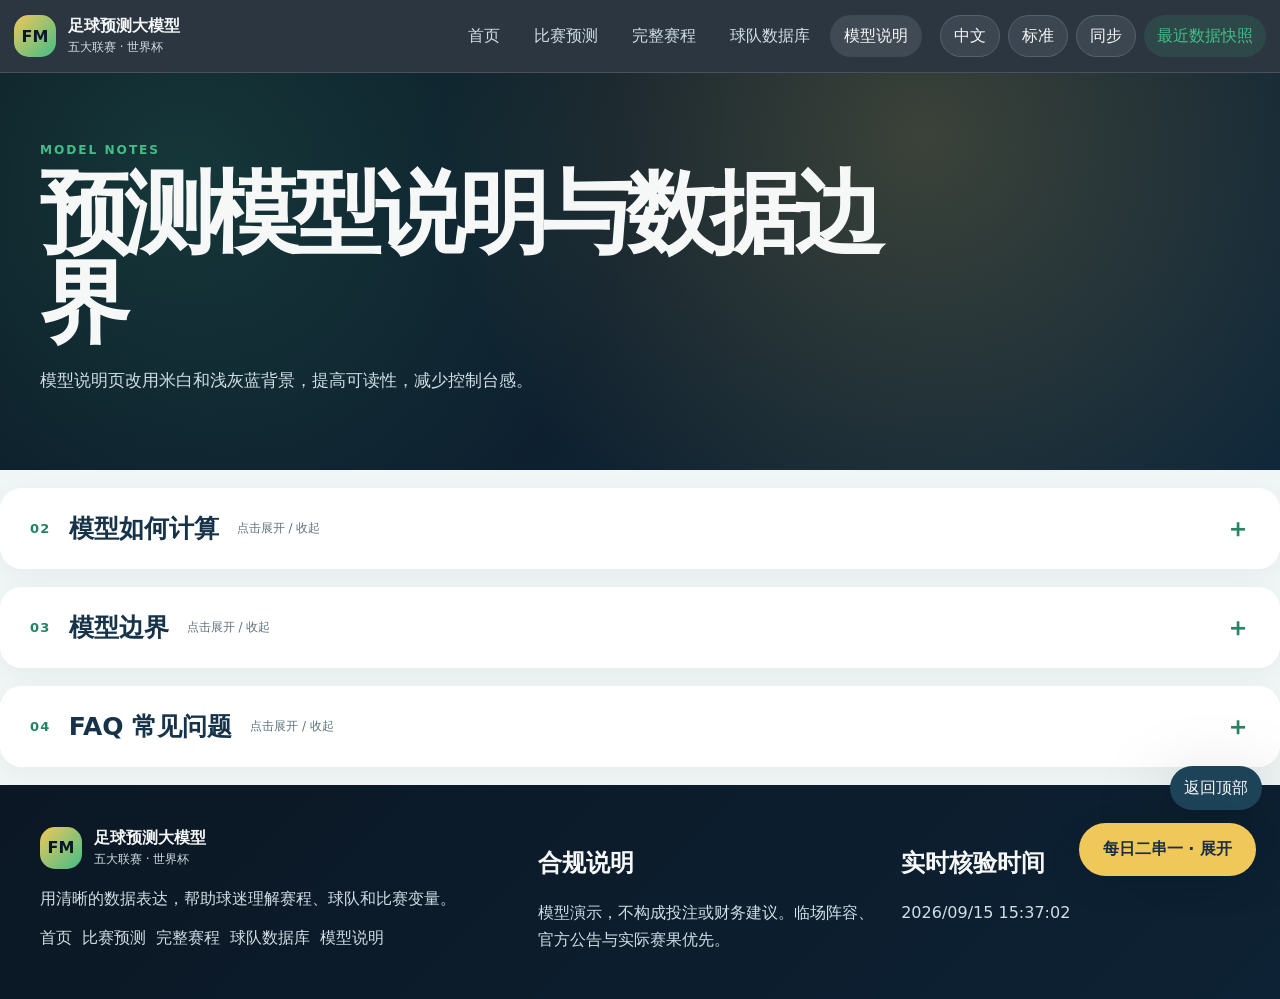
==== about.html @ f105c275 "Fix stoppage clock and competition links; release 5.1.1" ====
<!doctype html>
<html lang="zh-CN" data-theme="standard">
<head>
  <meta charset="utf-8">
  <meta name="viewport" content="width=device-width, initial-scale=1, viewport-fit=cover">
  <title>预测模型说明与数据边界｜足球预测大模型</title>
  <meta name="description" content="了解足球预测大模型如何计算、模型边界、数据来源说明、FAQ 和合规声明。当前为演示性数据产品，不构成投注建议。">
  <meta name="keywords" content="足球预测模型, 数据边界, 世界杯预测说明, 足球预测大模型">
  <meta name="robots" content="index,follow,max-image-preview:large">
  <meta name="theme-color" content="#0b1724">
  <link rel="canonical" href="https://xiaozhangzzza-afk.github.io/worldcast-26-live/about.html">
  <link rel="manifest" href="manifest.webmanifest">
  <link rel="icon" href="assets/app-icon.svg" type="image/svg+xml">
  <meta property="og:title" content="预测模型说明与数据边界｜足球预测大模型">
  <meta property="og:description" content="模型如何计算、数据来源说明、FAQ 和合规声明。">
  <meta property="og:type" content="website">
  <meta property="og:url" content="https://xiaozhangzzza-afk.github.io/worldcast-26-live/about.html">
  <meta property="og:image" content="https://xiaozhangzzza-afk.github.io/worldcast-26-live/assets/img/og-cover.svg">
  <meta name="twitter:card" content="summary_large_image">
  <link rel="stylesheet" href="assets/css/style.css?v=5.1.1">
  <link rel="stylesheet" href="assets/css/layers.css?v=5.1.1">
</head>
<body data-page="about">
  <a class="skip-link" href="#main">跳到主要内容</a>
  <header class="site-header" data-site-header></header>
  <main id="main">
    <section class="sub-hero about-hero">
      <div class="section-shell">
        <p class="eyebrow">Model Notes</p>
        <h1>预测模型说明与数据边界</h1>
        <p>模型说明页改用米白和浅灰蓝背景，提高可读性，减少控制台感。</p>
      </div>
    </section>

    <section class="section-block block-paper">
      <div class="section-shell">
        <div class="section-heading dark-heading">
          <span class="section-index">01</span>
          <div><h2>模型如何计算</h2><p>五个步骤解释模型思路，不声称使用真实商业数据源。</p></div>
        </div>
        <div class="method-grid readable">
          <article><b>01</b><h3>球队基础强度</h3><p>综合攻中防评分、阵容深度与整体稳定性。</p></article>
          <article><b>02</b><h3>近期状态</h3><p>参考近十场趋势、进失球区间和比赛节奏。</p></article>
          <article><b>03</b><h3>攻防结构</h3><p>观察机会创造、压迫强度和防线抗压。</p></article>
          <article><b>04</b><h3>赛程与场地</h3><p>考虑休息周期、阶段压力和比赛环境。</p></article>
          <article><b>05</b><h3>比分分布模拟</h3><p>输出主比分、备选比分、胜平负概率和风险提示。</p></article>
        </div>
      </div>
    </section>

    <section class="section-block block-light">
      <div class="section-shell two-column">
        <article class="paper-card">
          <h2>模型边界</h2>
          <p>模型无法替代临场阵容、官方公告与实际赛果；不保证结果；不构成投注、投资或财务建议。</p>
        </article>
        <article class="paper-card">
          <h2>数据来源说明</h2>
          <p>五大联赛赛程与比分由公开赛事接口直接读取，比赛期间每 20 秒核验一次；世界杯使用专题聚合数据。远程不可用时展示最近固定快照，预测比分与概率属于模型输出，实际赛程、阵容和赛果以官方公告为准。</p>
        </article>
        <article class="paper-card">
          <h2>合规声明</h2>
          <p>不提供盗版直播源，不嵌入未知直播 iframe，不使用任何结果承诺、诱导加码或暗示非公开信息的表达。</p>
        </article>
      </div>
    </section>

    <section class="section-block block-paper">
      <div class="section-shell">
        <div class="section-heading dark-heading">
          <span class="section-index">02</span>
          <div><h2>FAQ 常见问题</h2><p>FAQ 只保留在模型说明页，首页不再承载长内容。</p></div>
        </div>
        <div class="faq-list" id="faqList"></div>
      </div>
    </section>
  </main>
  <footer class="site-footer" data-site-footer></footer>
  <div class="toast" id="toast" role="status" aria-live="polite"></div>
  <script src="assets/js/data.js?v=5.1.1" defer></script>
  <script src="assets/js/data-normalizer.js?v=5.1.1" defer></script>
  <script src="assets/js/league-normalizer.js?v=5.1.1" defer></script>
  <script src="assets/js/prediction-service.js?v=5.1.1" defer></script>
  <script src="assets/js/data-service.js?v=5.1.1" defer></script>
  <script src="assets/js/common.js?v=5.1.1" defer></script>
  <script src="assets/js/about.js?v=5.1.1" defer></script>
  <script src="assets/js/layers.js?v=5.1.1" defer></script>
</body>
</html>
---- assets/css/style.css ----
:root {
  color-scheme: light;
  --bg-primary: #0b1724;
  --bg-secondary: #10283a;
  --surface-dark: #17364a;
  --surface-raised: #1d4358;
  --surface-light: #eef3f0;
  --surface-paper: #f6f1e8;
  --surface-light-card: #ffffff;
  --text-light: #f6f8f7;
  --text-muted-light: #d0dee5;
  --text-dark: #17232d;
  --text-muted-dark: #60717d;
  --gold: #f0c85a;
  --green: #43bd87;
  --blue: #5aa7d8;
  --red: #e66b6b;
  --line-light: rgba(23, 35, 45, .12);
  --line-dark: rgba(246, 248, 247, .14);
  --shadow-soft: 0 18px 48px rgba(17, 39, 55, .14);
  --shadow-deep: 0 28px 80px rgba(0, 0, 0, .28);
  --radius-lg: 28px;
  --radius-md: 18px;
  --max: 1200px;
  font-family: Inter, ui-sans-serif, system-ui, -apple-system, BlinkMacSystemFont, "Segoe UI", "PingFang SC", "Microsoft YaHei", sans-serif;
}

[data-theme="calm"] {
  --bg-primary: #102233;
  --bg-secondary: #18344a;
  --surface-dark: #214a61;
  --surface-raised: #27536b;
  --surface-light: #f4f7f5;
  --surface-paper: #f8f5ef;
}

* { box-sizing: border-box; }
html { scroll-behavior: smooth; overflow-x: clip; }
body {
  margin: 0;
  color: var(--text-dark);
  background: var(--surface-light);
  overflow-x: clip;
}
body.nav-open { overflow: hidden; }
a { color: inherit; text-decoration: none; }
button, input { font: inherit; }
button { cursor: pointer; }
button:disabled { cursor: not-allowed; opacity: .6; }
.skip-link {
  position: fixed;
  left: 16px;
  top: -60px;
  z-index: 2000;
  padding: 10px 14px;
  border-radius: 999px;
  background: var(--gold);
  color: var(--text-dark);
}
.skip-link:focus { top: 16px; }
.section-shell { width: min(var(--max), calc(100% - 40px)); margin: 0 auto; }

.site-header {
  position: sticky;
  top: 0;
  z-index: 1000;
  background: rgba(11, 23, 36, .86);
  backdrop-filter: blur(18px);
  border-bottom: 1px solid var(--line-dark);
}
.nav-shell {
  width: min(1320px, calc(100% - 28px));
  min-height: 72px;
  margin: 0 auto;
  display: flex;
  align-items: center;
  gap: 18px;
  color: var(--text-light);
}
.brand { display: inline-flex; align-items: center; gap: 12px; min-width: max-content; }
.brand-mark {
  display: grid;
  place-items: center;
  width: 42px;
  height: 42px;
  border-radius: 15px;
  color: var(--bg-primary);
  background: linear-gradient(135deg, var(--gold), var(--green));
  font-weight: 900;
}
.brand strong { display: block; font-size: 1rem; }
.brand small { display: block; color: var(--text-muted-light); font-size: .75rem; margin-top: 2px; }
.nav-menu { display: flex; align-items: center; gap: 6px; margin-left: auto; }
.nav-menu a {
  min-height: 42px;
  display: inline-flex;
  align-items: center;
  padding: 0 14px;
  border-radius: 999px;
  color: var(--text-muted-light);
}
.nav-menu a:hover, .nav-menu a.active { color: var(--text-light); background: rgba(255,255,255,.1); }
.nav-tools { display: flex; align-items: center; gap: 8px; }
.tool-button, .menu-toggle {
  min-height: 42px;
  border: 1px solid var(--line-dark);
  border-radius: 999px;
  color: var(--text-light);
  background: rgba(255,255,255,.08);
  padding: 0 13px;
}
.menu-toggle { display: none; }
.data-status {
  min-height: 42px;
  display: inline-flex;
  align-items: center;
  padding: 0 13px;
  border-radius: 999px;
  color: var(--green);
  background: rgba(67,189,135,.13);
  white-space: nowrap;
}

.page-hero, .sub-hero {
  color: var(--text-light);
  background:
    radial-gradient(circle at 72% 16%, rgba(240, 200, 90, .2), transparent 30rem),
    radial-gradient(circle at 14% 24%, rgba(67, 189, 135, .18), transparent 28rem),
    linear-gradient(135deg, var(--bg-primary), var(--bg-secondary));
}
.page-hero { padding: 74px 0 54px; }
.sub-hero { padding: 70px 0 56px; }
.sub-hero h1, .hero-copy h1 {
  margin: 0;
  max-width: 860px;
  font-size: clamp(2.4rem, 7vw, 5.8rem);
  line-height: 1;
  letter-spacing: -.07em;
}
.sub-hero p:not(.eyebrow), .hero-lead {
  max-width: 760px;
  color: var(--text-muted-light);
  line-height: 1.8;
  font-size: 1.08rem;
}
.hero-grid {
  display: grid;
  grid-template-columns: 1.08fr .92fr;
  gap: 34px;
  align-items: center;
}
.hero-copy h1 { max-width: 780px; }
.hero-copy h1::after {
  content: "";
  display: block;
  width: 160px;
  height: 7px;
  margin-top: 22px;
  border-radius: 999px;
  background: linear-gradient(90deg, var(--gold), var(--green));
}
.eyebrow {
  margin: 0 0 12px;
  color: var(--green);
  text-transform: uppercase;
  letter-spacing: .16em;
  font-weight: 900;
  font-size: .76rem;
}
.hero-actions { display: flex; flex-wrap: wrap; gap: 12px; margin-top: 28px; }
.button {
  min-height: 46px;
  display: inline-flex;
  align-items: center;
  justify-content: center;
  gap: 8px;
  border-radius: 999px;
  border: 1px solid currentColor;
  padding: 0 18px;
  color: inherit;
  transition: transform .18s ease, box-shadow .18s ease, background .18s ease;
}
.button:hover { transform: translateY(-2px); }
.button.primary { color: var(--text-dark); border-color: transparent; background: linear-gradient(135deg, var(--gold), var(--green)); font-weight: 900; }
.button.secondary, .button.compact { color: var(--text-light); border-color: var(--line-dark); background: rgba(255,255,255,.08); }
.button.light { color: var(--text-dark); background: var(--surface-light-card); border-color: transparent; }
.button.compact { min-height: 42px; padding: 0 14px; }
.compliance-note { color: var(--text-muted-light); line-height: 1.7; }

.next-panel {
  position: relative;
  overflow: hidden;
  padding: 26px;
  border-radius: var(--radius-lg);
  background: linear-gradient(145deg, var(--surface-dark), var(--surface-raised));
  box-shadow: var(--shadow-deep);
}
.next-panel::before {
  content: "";
  position: absolute;
  right: -80px;
  top: -80px;
  width: 220px;
  height: 220px;
  border-radius: 50%;
  background: rgba(240, 200, 90, .24);
  filter: blur(10px);
}
.status-pill {
  position: relative;
  display: inline-flex;
  padding: 8px 12px;
  border-radius: 999px;
  background: rgba(67,189,135,.14);
  color: var(--green);
  font-weight: 800;
}
.next-match-card { position: relative; }
.next-teams { display: flex; justify-content: space-between; gap: 14px; color: var(--text-muted-light); }
.next-teams b { display: block; color: var(--text-light); font-size: 1.05rem; }
.next-score { margin: 20px 0 6px; font-size: clamp(3rem, 7vw, 5rem); font-weight: 950; letter-spacing: -.08em; color: var(--gold); }
.metric-row { display: grid; grid-template-columns: repeat(auto-fit, minmax(130px, 1fr)); gap: 10px; margin-top: 18px; }
.metric-row article { padding: 14px; border-radius: 16px; background: rgba(255,255,255,.12); }
.metric-row strong { display: block; font-size: 1.5rem; color: var(--text-light); }
.metric-row small { color: var(--text-muted-light); }

.section-block { padding: clamp(44px, 7vw, 84px) 0; }
.block-dark { color: var(--text-light); background: #123047; }
.block-gradient { color: var(--text-light); background: linear-gradient(135deg, #1a4058, #246b78 52%, #2b7a60); }
.block-light { color: var(--text-dark); background: var(--surface-light); }
.block-paper { color: var(--text-dark); background: linear-gradient(180deg, var(--surface-paper), #f0f5f6); }
.section-heading {
  display: flex;
  align-items: flex-start;
  justify-content: space-between;
  gap: 20px;
  margin-bottom: 24px;
}
.section-index {
  flex: 0 0 auto;
  width: 48px;
  height: 48px;
  display: grid;
  place-items: center;
  border-radius: 16px;
  background: var(--gold);
  color: var(--text-dark);
  font-weight: 950;
}
.section-heading h2 { margin: 0; font-size: clamp(1.7rem, 4vw, 2.7rem); letter-spacing: -.04em; }
.section-heading p { margin: 8px 0 0; max-width: 720px; color: var(--text-muted-light); line-height: 1.7; }
.block-light .section-heading p, .block-paper .section-heading p { color: var(--text-muted-dark); }
.dark-heading p { color: var(--text-muted-dark); }

.match-grid, .insight-grid, .entry-grid, .team-grid, .watch-grid, .method-grid {
  display: grid;
  grid-template-columns: repeat(3, minmax(0, 1fr));
  gap: 18px;
}
.compact-grid { grid-template-columns: repeat(3, minmax(0, 1fr)); }
.match-card, .insight-card, .schedule-card, .team-card, .entry-card, .paper-card, .method-grid article, .score-card {
  border-radius: var(--radius-md);
  box-shadow: var(--shadow-soft);
}
.match-card {
  padding: 20px;
  background: #24536b;
  color: var(--text-light);
}
.match-card header, .schedule-card header, .insight-card header {
  display: flex;
  justify-content: space-between;
  gap: 12px;
  color: var(--text-muted-light);
  font-size: .92rem;
}
.match-teams {
  display: grid;
  grid-template-columns: 1fr auto 1fr;
  align-items: center;
  gap: 12px;
  margin: 20px 0;
}
.match-teams b:last-child { text-align: right; }
.match-teams strong { color: var(--gold); font-size: 2rem; white-space: nowrap; }
.score-label { display: block; margin-bottom: 3px; color: var(--text-muted-light); font-size: .62rem; font-weight: 800; letter-spacing: .02em; }
.probability-row { display: grid; gap: 8px; margin: 14px 0; }
.probability-row span {
  position: relative;
  min-height: 34px;
  padding: 7px 10px;
  overflow: hidden;
  border-radius: 12px;
  background: rgba(255,255,255,.1);
  z-index: 0;
}
.probability-row span::before {
  content: "";
  position: absolute;
  inset: 0 auto 0 0;
  width: var(--w);
  background: linear-gradient(90deg, rgba(67,189,135,.5), rgba(240,200,90,.38));
  z-index: -1;
}
.tag-row, .favorite-chips { display: flex; flex-wrap: wrap; gap: 8px; }
.tag, .favorite-chip {
  min-height: 32px;
  display: inline-flex;
  align-items: center;
  border: 0;
  border-radius: 999px;
  padding: 6px 10px;
  color: inherit;
  background: rgba(255,255,255,.12);
}
.light-cards .tag, .block-light .favorite-chip { background: #e5ece8; color: var(--text-dark); }
.match-card p, .insight-card p { color: #d6e4ea; line-height: 1.7; }
.next-panel .muted-line, .block-dark .muted-line, .block-gradient .muted-line { color: #d6e4ea; }
.filter-panel p, .schedule-filter-card p, .team-toolbar p { color: #d6e4ea; }
.team-logo {
  width: 28px;
  height: 28px;
  object-fit: contain;
  vertical-align: middle;
  margin-right: 6px;
  border-radius: 50%;
  background: rgba(255,255,255,.78);
  box-shadow: 0 0 0 1px rgba(255,255,255,.18);
}
.team-code {
  display: inline-grid;
  place-items: center;
  min-width: 34px;
  height: 28px;
  margin-right: 6px;
  border-radius: 999px;
  color: var(--text-dark);
  background: var(--gold);
  font-size: .78rem;
  font-weight: 950;
  vertical-align: middle;
}
.muted-line { color: var(--text-muted-light); }
.block-light .muted-line, .block-paper .muted-line, .modal-panel .muted-line { color: var(--text-muted-dark); }
.light-note { color: var(--text-muted-dark); line-height: 1.7; }

.insight-strip { display: grid; grid-template-columns: repeat(3, minmax(0, 1fr)); gap: 16px; }
.insight-card {
  padding: 20px;
  background: rgba(255,255,255,.13);
  color: var(--text-light);
}
.entry-card {
  display: grid;
  gap: 10px;
  min-height: 190px;
  padding: 22px;
  background: var(--surface-light-card);
  color: var(--text-dark);
}
.entry-card span { color: var(--green); font-weight: 900; }
.entry-card strong { font-size: 1.35rem; letter-spacing: -.03em; }
.entry-card small { color: var(--text-muted-dark); }

.filter-panel, .schedule-filter-card, .team-toolbar {
  display: grid;
  grid-template-columns: 1fr;
  gap: 14px;
  margin-bottom: 22px;
  padding: 18px;
  border-radius: 24px;
  background: var(--surface-dark);
  color: var(--text-light);
  box-shadow: var(--shadow-soft);
}
.competition-filter {
  display: flex;
  flex-wrap: wrap;
  gap: 8px;
  grid-column: 1 / -1;
}
.competition-filter button {
  min-height: 42px;
  padding: 0 16px;
  border: 1px solid rgba(255,255,255,.18);
  border-radius: 999px;
  color: var(--text-muted-light);
  background: rgba(255,255,255,.08);
}
.competition-filter button:hover,
.competition-filter button.active {
  color: var(--text-dark);
  border-color: var(--gold);
  background: var(--gold);
  font-weight: 900;
}
.match-status-line { color: #d6e4ea; }
.live-clock {
  display: inline-flex;
  min-width: 58px;
  justify-content: center;
  padding: 3px 8px;
  border-radius: 999px;
  color: #071c16;
  background: var(--green);
  font-weight: 900;
  font-variant-numeric: tabular-nums;
}
.world-cup-mini {
  padding: 28px 0 52px;
  color: var(--text-light);
  background: linear-gradient(135deg, #17364a, #214a61);
}
.world-cup-mini-shell { display: grid; gap: 22px; }
.mini-heading {
  display: flex;
  align-items: end;
  justify-content: space-between;
  gap: 24px;
}
.mini-heading h2 { margin: 4px 0; font-size: clamp(1.5rem, 3vw, 2.2rem); }
.mini-heading p { margin: 0; color: var(--text-muted-light); }
.mini-kicker { color: var(--gold); font-size: .78rem; font-weight: 900; letter-spacing: .12em; }
.team-toolbar { grid-template-columns: minmax(260px, 360px) 1fr; align-items: center; }
.stage-filter { display: flex; gap: 8px; overflow-x: auto; padding-bottom: 4px; }
.stage-filter button {
  min-height: 42px;
  border: 0;
  border-radius: 999px;
  color: var(--text-muted-light);
  background: rgba(255,255,255,.1);
  padding: 0 14px;
  white-space: nowrap;
}
.stage-filter button.active { color: var(--text-dark); background: var(--gold); font-weight: 900; }
.search-field input {
  width: 100%;
  min-height: 46px;
  border: 0;
  border-radius: 999px;
  padding: 0 16px;
  color: var(--text-dark);
  background: var(--surface-light-card);
  outline: 2px solid transparent;
}
.search-field input:focus { outline-color: var(--gold); }

.score-layout { display: grid; gap: 12px; }
.score-card {
  display: grid;
  grid-template-columns: 90px 1fr 70px;
  gap: 16px;
  align-items: center;
  padding: 18px;
  background: var(--surface-light-card);
}
.score-name { color: var(--text-dark); font-size: 1.6rem; font-weight: 950; }
.score-meter { height: 12px; border-radius: 999px; background: #dce6e2; overflow: hidden; }
.score-meter i { display: block; height: 100%; border-radius: inherit; background: linear-gradient(90deg, var(--green), var(--gold)); }
.score-card p, .schedule-card p, .team-card p, .paper-card p, .method-grid p { color: var(--text-muted-dark); line-height: 1.7; }

.schedule-grid { display: grid; grid-template-columns: repeat(2, minmax(0, 1fr)); gap: 16px; }
.schedule-card {
  padding: 18px;
  background: var(--surface-light-card);
  color: var(--text-dark);
}
.schedule-card header { color: var(--text-muted-dark); }
.schedule-card.final-card { background: linear-gradient(135deg, #fff, #fff6db); outline: 2px solid rgba(240,200,90,.42); }

.favorite-panel {
  display: flex;
  align-items: center;
  flex-wrap: wrap;
  gap: 10px;
  color: var(--text-light);
}
.team-card {
  position: relative;
  padding: 20px;
  background: var(--surface-light-card);
  color: var(--text-dark);
}
.favorite-button {
  position: absolute;
  right: 16px;
  top: 16px;
  min-width: 44px;
  min-height: 44px;
  border: 0;
  border-radius: 50%;
  color: var(--text-muted-dark);
  background: #e9f0ed;
}
.favorite-button.active { color: var(--text-dark); background: var(--gold); }
.team-title {
  width: 100%;
  display: flex;
  align-items: center;
  gap: 12px;
  border: 0;
  background: transparent;
  color: var(--text-dark);
  text-align: left;
  padding: 0 48px 0 0;
}
.team-title .flag { font-size: 2rem; }
.team-title h3 { margin: 0; }
.team-title p { margin: 4px 0 0; }
.rating-bars { display: grid; gap: 10px; margin: 18px 0; }
.rating-bars div { display: grid; grid-template-columns: 54px 1fr 38px; gap: 9px; align-items: center; color: var(--text-muted-dark); }
.rating-bars i { height: 9px; border-radius: 999px; background: linear-gradient(90deg, var(--green), var(--gold)); width: var(--w); }

.method-grid { grid-template-columns: repeat(5, minmax(0, 1fr)); }
.method-grid article, .paper-card {
  padding: 20px;
  background: var(--surface-light-card);
  color: var(--text-dark);
}
.method-grid b { color: var(--green); font-size: 1.7rem; font-weight: 950; }
.readable article { min-height: 220px; }
.two-column { display: grid; grid-template-columns: repeat(3, minmax(0, 1fr)); gap: 18px; }

.faq-list { display: grid; gap: 12px; }
.faq-item {
  padding: 18px;
  border-radius: var(--radius-md);
  background: var(--surface-light-card);
  box-shadow: var(--shadow-soft);
}
.faq-item button {
  width: 100%;
  min-height: 46px;
  display: flex;
  justify-content: space-between;
  gap: 16px;
  border: 0;
  background: transparent;
  color: var(--text-dark);
  text-align: left;
  font-weight: 900;
}
.faq-item p { color: var(--text-muted-dark); line-height: 1.7; }

.site-footer {
  color: var(--text-light);
  background: linear-gradient(135deg, var(--bg-primary), #0d2234);
  padding: 42px 0 30px;
}
.footer-grid {
  display: grid;
  grid-template-columns: 1.4fr 1fr 1fr;
  gap: 24px;
}
.site-footer p { color: var(--text-muted-light); line-height: 1.7; }
.footer-links { display: flex; flex-wrap: wrap; gap: 10px; margin-top: 14px; }
.footer-links a { color: var(--text-muted-light); }
.back-top {
  position: fixed;
  right: 18px;
  bottom: 18px;
  min-height: 44px;
  border: 0;
  border-radius: 999px;
  color: var(--text-light);
  background: var(--surface-raised);
  padding: 0 14px;
  box-shadow: var(--shadow-deep);
}
.modal[hidden] { display: none; }
.modal {
  position: fixed;
  inset: 0;
  z-index: 1500;
  display: grid;
  place-items: center;
  padding: 18px;
}
.modal-backdrop { position: absolute; inset: 0; background: rgba(11, 23, 36, .68); backdrop-filter: blur(10px); }
.modal-panel {
  position: relative;
  width: min(880px, 100%);
  max-height: min(84vh, 820px);
  overflow: auto;
  padding: 24px;
  border-radius: 24px;
  background: var(--surface-light-card);
  color: var(--text-dark);
  box-shadow: var(--shadow-deep);
}
.modal-close {
  position: sticky;
  top: 0;
  float: right;
  min-height: 42px;
  border: 0;
  border-radius: 999px;
  background: var(--surface-light);
  color: var(--text-dark);
  padding: 0 14px;
}
.detail-grid { display: grid; grid-template-columns: repeat(2, minmax(0, 1fr)); gap: 12px; margin-top: 16px; }
.detail-card { padding: 16px; border-radius: 16px; background: var(--surface-light); }
.timeline-card { margin-top: 14px; }
.timeline-list {
  display: grid;
  gap: 10px;
  margin: 8px 0 0;
  padding: 0;
  list-style: none;
}
.timeline-list li {
  display: grid;
  grid-template-columns: 62px 1fr;
  gap: 12px;
  align-items: start;
  padding: 10px 12px;
  border-radius: 14px;
  background: var(--surface-light-card);
  color: var(--text-dark);
}
.timeline-list time {
  color: var(--green);
  font-weight: 900;
}
.modal-note { color: var(--text-muted-dark); }
.toast {
  position: fixed;
  left: 50%;
  bottom: 22px;
  z-index: 1800;
  max-width: min(520px, calc(100% - 32px));
  padding: 12px 16px;
  border-radius: 999px;
  color: var(--text-light);
  background: var(--surface-raised);
  box-shadow: var(--shadow-deep);
  transform: translate(-50%, 100px);
  opacity: 0;
  transition: .22s ease;
}
.toast.show { transform: translate(-50%, 0); opacity: 1; }
.sr-only {
  position: absolute;
  width: 1px;
  height: 1px;
  padding: 0;
  margin: -1px;
  overflow: hidden;
  clip: rect(0, 0, 0, 0);
  white-space: nowrap;
  border: 0;
}
.empty-state {
  grid-column: 1 / -1;
  padding: 28px;
  border-radius: 18px;
  background: rgba(255,255,255,.14);
  color: inherit;
  text-align: center;
}
.block-light .empty-state, .block-paper .empty-state { background: var(--surface-light-card); color: var(--text-muted-dark); }

@media (max-width: 1060px) {
  .hero-grid, .team-toolbar { grid-template-columns: 1fr; }
  .match-grid, .insight-grid, .entry-grid, .team-grid { grid-template-columns: repeat(2, minmax(0, 1fr)); }
  .method-grid, .two-column { grid-template-columns: repeat(2, minmax(0, 1fr)); }
}

@media (max-width: 760px) {
  .competition-filter { flex-wrap: nowrap; overflow-x: auto; padding-bottom: 6px; }
  .competition-filter button { flex: 0 0 auto; }
  .mini-heading { align-items: flex-start; flex-direction: column; }
  .section-shell { width: min(100% - 24px, var(--max)); }
  .nav-shell { min-height: 66px; width: min(100% - 20px, 1320px); flex-wrap: wrap; padding: 8px 0; }
  .brand small, .data-status { display: none; }
  .menu-toggle { display: inline-flex; margin-left: auto; }
  .nav-menu {
    position: fixed;
    left: 10px;
    right: 10px;
    top: 118px;
    display: none;
    flex-direction: column;
    align-items: stretch;
    padding: 12px;
    border-radius: 20px;
    background: var(--surface-raised);
    box-shadow: var(--shadow-deep);
  }
  .nav-menu.open { display: flex; }
  .nav-menu a { justify-content: flex-start; }
  .nav-tools { order: 3; width: 100%; gap: 6px; }
  .tool-button { flex: 1; min-height: 38px; padding: 0 10px; white-space: nowrap; }
  .page-hero, .sub-hero { padding: 42px 0 34px; }
  .sub-hero h1, .hero-copy h1 { font-size: clamp(2.25rem, 11vw, 3.2rem); letter-spacing: -.045em; }
  .section-heading { display: grid; grid-template-columns: auto 1fr; }
  .section-heading .button { grid-column: 1 / -1; justify-self: start; }
  .match-grid, .insight-grid, .insight-strip, .entry-grid, .team-grid, .schedule-grid, .method-grid, .two-column, .footer-grid, .detail-grid {
    grid-template-columns: 1fr;
  }
  .metric-row { grid-template-columns: 1fr; }
  .match-teams { grid-template-columns: 1fr; text-align: center; }
  .match-teams b:last-child { text-align: center; }
  .score-card { grid-template-columns: 1fr; }
  .modal { padding: 10px; }
  .modal-panel { max-height: 88vh; padding: 18px; }
}

@media (max-width: 380px) {
  .brand-mark { width: 38px; height: 38px; }
  .brand strong { font-size: .92rem; }
  .hero-actions .button, .button.compact { width: 100%; }
}

@media (prefers-reduced-motion: reduce) {
  *, *::before, *::after {
    animation-duration: .01ms !important;
    animation-iteration-count: 1 !important;
    scroll-behavior: auto !important;
    transition-duration: .01ms !important;
  }
}
---- assets/css/layers.css ----
:root{--layer-ink:#16334a;--layer-paper:#f0f5f5}
body.layer-layout{background:var(--layer-paper)}
.layer-layout .hero{background:radial-gradient(ellipse at 10% 0%,#255a71 0%,#102c43 62%,#123a49 100%)}
.layer-layout .content-layer{max-width:1320px;margin:18px auto;border-radius:22px;background:#fff;box-shadow:0 6px 26px #16334a0b;overflow:clip;color:var(--layer-ink)}
.content-layer>summary{display:flex;align-items:center;gap:18px;padding:24px 30px;cursor:pointer;font-size:clamp(18px,2vw,25px);font-weight:700;list-style:none;background:#fff;color:#16334a;min-height:76px}
.content-layer>summary::-webkit-details-marker{display:none}.content-layer>summary:after{content:'＋';margin-left:auto;color:#288464}.content-layer[open]>summary:after{content:'−'}
.content-layer>summary small{font-size:12px;font-weight:400;color:#61737d}.layer-number{color:#258363;font-size:13px;letter-spacing:.1em}
.content-layer .section-block{padding:32px 0}.content-layer .section-heading{margin-bottom:25px}.content-layer .section-index{display:none}
.layer-layout .block-dark{background:#163b50}.layer-layout .match-card{background:#24536b;color:#f6f8f7;box-shadow:none}.layer-layout .block-gradient{background:linear-gradient(115deg,#27636d,#264b64)}
.league-layers{display:grid;grid-template-columns:repeat(5,minmax(0,1fr));gap:12px;padding-top:25px;padding-bottom:12px}.league-layers details{background:#fff;border-radius:18px;padding:18px;color:#16334a;box-shadow:0 6px 20px #142a3a0a}.league-layers summary{cursor:pointer;min-height:55px;display:flex;flex-direction:column;gap:10px;font-weight:700}.league-layers small{font-weight:400;color:#586e79;font-size:12px}.league-actions{display:grid;gap:8px;padding-top:16px}.league-actions .button{background:#edf4f1;color:#17563f;font-size:13px}
.pair-launcher{position:fixed;right:24px;bottom:24px;z-index:90;background:#f0c85a;color:#1a3040;border:0;border-radius:999px;padding:16px 24px;font-weight:750;box-shadow:0 8px 30px #061b3433;cursor:pointer;min-height:48px}.layer-layout #backTop{bottom:90px}
.pair-dialog{width:min(820px,calc(100vw - 28px));max-height:calc(100dvh - 40px);overflow:auto;margin:auto;border:0;border-radius:26px;padding:34px;background:#f0f5f5;color:#16334a;box-shadow:0 25px 100px #00102066}.pair-dialog::backdrop{background:#082235b8;backdrop-filter:blur(6px)}.pair-close{float:right;border:0;border-radius:20px;background:#dfe9e9;color:#16334a;padding:12px 18px;cursor:pointer;min-height:44px}.pair-dialog h2{font-size:30px;margin:10px 0}.pair-eyebrow{font-size:12px;letter-spacing:.08em;color:#277860}.pair-tabs{display:flex;gap:8px;margin:24px 0}.pair-tabs button{flex:1;border:0;background:#dde8ea;color:#294957;padding:14px;border-radius:12px;cursor:pointer}.pair-tabs button[aria-pressed=true]{background:#173f54;color:#fff}.pair-grid{display:grid;grid-template-columns:1fr 1fr;gap:16px}.pair-grid article{border-radius:18px;padding:23px;background:#fff}.pair-grid h3{font-size:17px;display:flex;align-items:center;gap:8px}.pair-grid h3 small{font-size:11px;color:#60717d;margin-left:auto}.pair-pick{display:block;color:#237757;font-size:22px;margin:20px 0}.pair-grid button{min-height:44px;border:0;border-radius:10px;padding:10px 14px;background:#e7f2ed;color:#205c48;cursor:pointer}.pair-note{font-size:12px;color:#526a75;line-height:1.9;margin:24px 0}.pair-dialog .team-logo{width:26px;height:26px;object-fit:contain}button:focus-visible,summary:focus-visible{outline:3px solid #d7a720;outline-offset:3px}
@media(max-width:760px){.league-layers{grid-template-columns:repeat(2,minmax(0,1fr));padding:18px 14px}.league-layers details:last-child{grid-column:1/-1}.content-layer>summary{padding:20px 16px;gap:10px}.content-layer>summary small{display:none}.layer-layout .content-layer{margin:12px 10px;border-radius:16px}.pair-dialog{padding:20px}.pair-grid{grid-template-columns:1fr}.pair-dialog h2{font-size:24px}.pair-launcher{right:14px;bottom:16px;padding:14px 20px}.content-layer .section-shell{padding-left:16px;padding-right:16px}}
@media(prefers-reduced-motion:reduce){.pair-dialog,.content-layer{scroll-behavior:auto;animation:none;transition:none}}
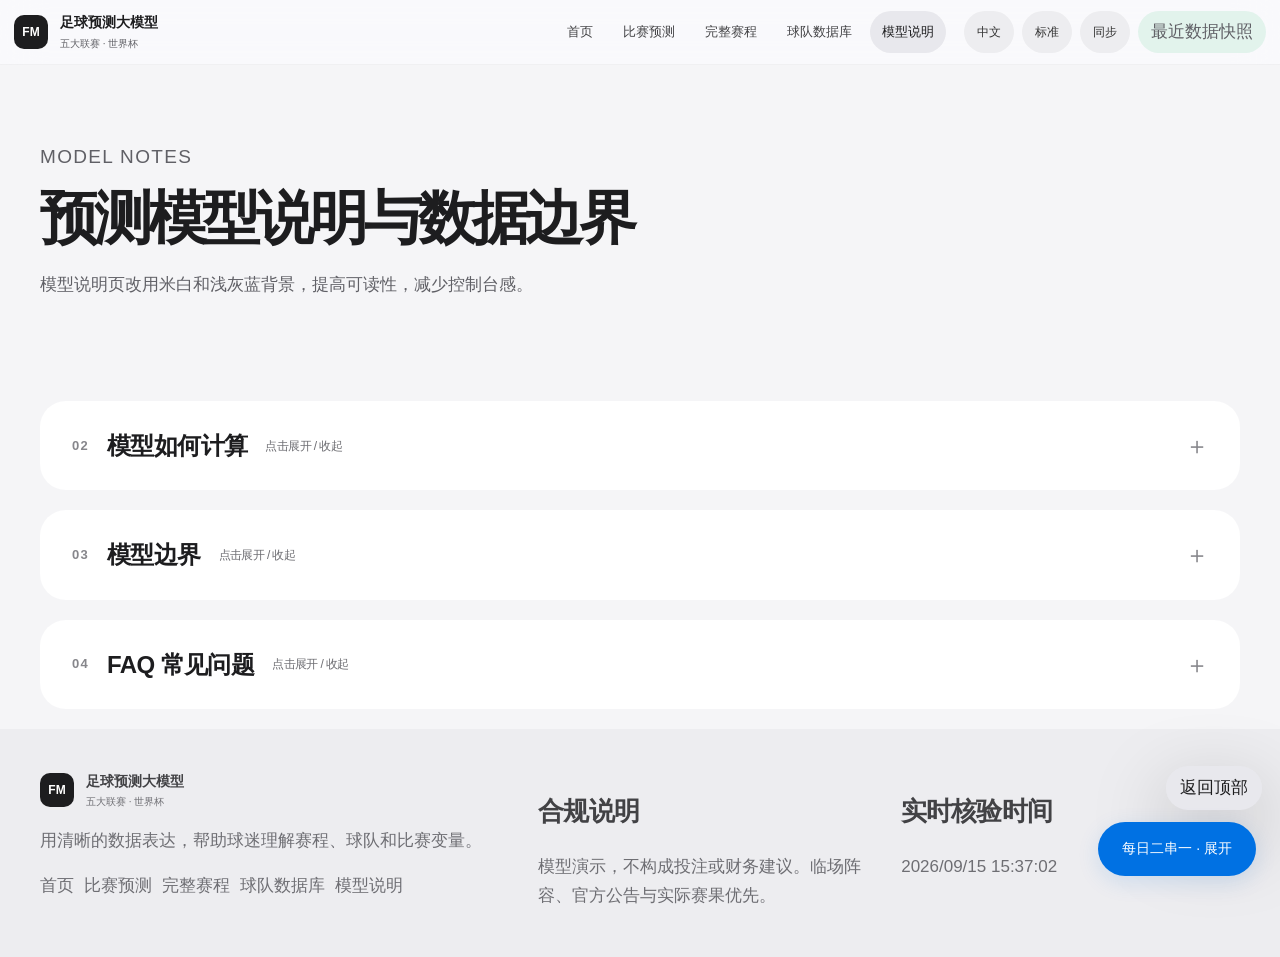
==== commit 47ad9e68: "Refine typography and schedule UI, recover daily live feeds" ====
--- a/about.html
+++ b/about.html
@@ -7,18 +7,19 @@
   <meta name="description" content="了解足球预测大模型如何计算、模型边界、数据来源说明、FAQ 和合规声明。当前为演示性数据产品，不构成投注建议。">
   <meta name="keywords" content="足球预测模型, 数据边界, 世界杯预测说明, 足球预测大模型">
   <meta name="robots" content="index,follow,max-image-preview:large">
-  <meta name="theme-color" content="#0b1724">
+  <meta name="theme-color" content="#f5f5f7">
   <link rel="canonical" href="https://xiaozhangzzza-afk.github.io/worldcast-26-live/about.html">
   <link rel="manifest" href="manifest.webmanifest">
   <link rel="icon" href="assets/app-icon.svg" type="image/svg+xml">
   <meta property="og:title" content="预测模型说明与数据边界｜足球预测大模型">
-  <meta property="og:description" content="模型如何计算、数据来源说明、FAQ 和合规声明。">
+  <meta property="og:description" content="了解足球预测大模型如何计算、模型边界、数据来源说明、FAQ 和合规声明。当前为演示性数据产品，不构成投注建议。">
   <meta property="og:type" content="website">
   <meta property="og:url" content="https://xiaozhangzzza-afk.github.io/worldcast-26-live/about.html">
   <meta property="og:image" content="https://xiaozhangzzza-afk.github.io/worldcast-26-live/assets/img/og-cover.svg">
   <meta name="twitter:card" content="summary_large_image">
-  <link rel="stylesheet" href="assets/css/style.css?v=5.1.1">
-  <link rel="stylesheet" href="assets/css/layers.css?v=5.1.1">
+  <link rel="stylesheet" href="assets/css/style.css?v=5.2.1">
+  <link rel="stylesheet" href="assets/css/layers.css?v=5.2.1">
+  <link rel="stylesheet" href="assets/css/refined.css?v=5.2.1">
 </head>
 <body data-page="about">
   <a class="skip-link" href="#main">跳到主要内容</a>
@@ -77,13 +78,13 @@
   </main>
   <footer class="site-footer" data-site-footer></footer>
   <div class="toast" id="toast" role="status" aria-live="polite"></div>
-  <script src="assets/js/data.js?v=5.1.1" defer></script>
-  <script src="assets/js/data-normalizer.js?v=5.1.1" defer></script>
-  <script src="assets/js/league-normalizer.js?v=5.1.1" defer></script>
-  <script src="assets/js/prediction-service.js?v=5.1.1" defer></script>
-  <script src="assets/js/data-service.js?v=5.1.1" defer></script>
-  <script src="assets/js/common.js?v=5.1.1" defer></script>
-  <script src="assets/js/about.js?v=5.1.1" defer></script>
-  <script src="assets/js/layers.js?v=5.1.1" defer></script>
+  <script src="assets/js/data.js?v=5.2.1" defer></script>
+  <script src="assets/js/data-normalizer.js?v=5.2.1" defer></script>
+  <script src="assets/js/league-normalizer.js?v=5.2.1" defer></script>
+  <script src="assets/js/prediction-service.js?v=5.2.1" defer></script>
+  <script src="assets/js/data-service.js?v=5.2.1" defer></script>
+  <script src="assets/js/common.js?v=5.2.1" defer></script>
+  <script src="assets/js/about.js?v=5.2.1" defer></script>
+  <script src="assets/js/layers.js?v=5.2.1" defer></script>
 </body>
 </html>
--- a/assets/css/refined.css
+++ b/assets/css/refined.css
@@ -0,0 +1,12 @@
+/* Native system typography: no proprietary font downloads required. */
+.hero h1:after,.next-panel:before,.next-panel:after{display:none!important}
+:root,[data-theme="calm"]{--text-dark:#1d1d1f;--text-muted-dark:#606066;--text-light:#1d1d1f;--text-muted-light:#606066;--surface-light:#f5f5f7;--surface-paper:#f5f5f7;--surface-dark:#fff;--surface-raised:#fff;--bg-primary:#f5f5f7;--bg-secondary:#fff;--gold:#0066cc;--green:#23794a;--blue:#0071e3;--line-dark:#d2d2d7;--shadow-soft:0 8px 30px #00000006;--layer-ink:#1d1d1f;--layer-paper:#f5f5f7;font-family:-apple-system,BlinkMacSystemFont,"SF Pro Display","SF Pro Text","Helvetica Neue","Segoe UI","PingFang SC","Hiragino Sans GB","Microsoft YaHei",sans-serif}
+body{font-size:17px;line-height:1.55;-webkit-font-smoothing:antialiased;text-rendering:optimizeLegibility;font-weight:400}h1,h2,h3,p{overflow-wrap:anywhere}h1,h2,h3{letter-spacing:-.035em;font-weight:600}button,input,select{font:inherit}button,a,summary{-webkit-tap-highlight-color:transparent}button:focus-visible,a:focus-visible,summary:focus-visible,input:focus-visible{outline:3px solid #0071e3;outline-offset:4px}
+.site-header{background:#fafafce8;border-bottom:1px solid #0000000a;backdrop-filter:saturate(180%) blur(20px)}.nav-shell{color:#1d1d1f;min-height:64px}.brand strong{font-weight:600;font-size:14px}.brand small{font-size:10px}.brand-mark{width:34px;height:34px;background:#1d1d1f;color:#fff;border-radius:10px;font-size:12px;font-weight:600}.nav-menu a{color:#424245;font-size:13px;padding:0 12px}.nav-menu a:hover,.nav-menu a.active{background:#e8e8ed;color:#1d1d1f}.tool-button,.menu-toggle{background:#ededf0;color:#333;border:0;font-size:12px}.data-status{color:#606066}.nav-menu.open{background:#fafafc;color:#1d1d1f}
+.layer-layout .hero,.sub-hero{background:#f5f5f7;color:#1d1d1f;padding:76px 0 64px}.hero:before,.hero:after{display:none}.hero h1{font-size:clamp(38px,4.6vw,64px);line-height:1.13;font-weight:650;letter-spacing:-.055em}.sub-hero h1{font-size:clamp(36px,5vw,58px);line-height:1.16;font-weight:650}.hero-lead,.sub-hero p{color:#606066;font-size:19px;line-height:1.65}.eyebrow{color:#6e6e73;letter-spacing:.07em;font-size:12px;font-weight:500}.hero-copy .compliance-note{font-size:11px;color:#6e6e73}.next-panel{background:#fff;color:#1d1d1f;border:0;box-shadow:0 15px 50px #00000006;border-radius:28px;padding:30px}.next-score,.match-teams strong{color:#1d1d1f!important;font-variant-numeric:tabular-nums;font-weight:600}.next-panel .muted-line,.metric-row small,.score-label{color:#6e6e73}.metric-row article{background:#f5f5f7;border:0}.metric-row strong{font-size:22px}.status-pill{background:#edf6ef;color:#206b3e;border:0;font-size:12px;font-weight:500}
+.button,.button.compact,.button.secondary,.button.light{background:#e8e8ed;color:#1d1d1f;border:0;border-radius:999px;font-weight:500;min-height:44px;box-shadow:none}.button.primary,.pair-launcher{background:#0071e3;color:#fff}.button:hover{filter:brightness(.96);transform:none}.hero-actions .button{padding:12px 23px}
+.layer-layout .content-layer{max-width:1200px;border-radius:26px;box-shadow:none;margin:20px auto}.content-layer>summary{padding:26px 32px;font-size:24px;font-weight:600;letter-spacing:-.025em;color:#1d1d1f}.content-layer>summary:after{color:#86868b;font-weight:400}.layer-number{color:#86868b}.content-layer>summary small{color:#6e6e73}.content-layer .section-block{padding:10px 0 36px}.layer-layout .block-dark,.layer-layout .block-gradient,.world-cup-mini{background:#fff;color:#1d1d1f}.block-light,.block-paper{background:#f5f5f7;color:#1d1d1f}.section-heading p,.mini-heading p,.muted-line{color:#6e6e73!important}.section-heading h2{font-size:28px}.layer-layout .match-card,.insight-card,.team-card,.entry-card,.paper-card,.method-grid article{background:#f5f5f7;color:#1d1d1f;border:0;border-radius:22px;box-shadow:none;padding:26px}.match-card p,.insight-card p,.match-status-line,.next-panel .muted-line{color:#606066!important}.match-card header,.insight-card header{color:#6e6e73;font-size:12px}.match-teams{gap:12px}.match-teams b{font-weight:550;font-size:16px}.probability-row span{background:#e7eaf0;color:#1d1d1f}.probability-row span:before{background:#cee2f7}.tag,.favorite-chip{background:#e8e8ed;color:#424245}.league-layers details{box-shadow:none;padding:22px;background:#fff}.league-layers summary{font-weight:600}.league-actions .button{background:#f5f5f7;color:#0066cc}.entry-card span,.mini-kicker{color:#0066cc}.team-card,.schedule-card{background:#fff!important}.rating-bars div{grid-template-columns:54px 1fr 70px}.rating-bars b{font-size:12px}.favorite-button{background:#eeeef0;color:#515154}.favorite-button.active{background:#e0eefb;color:#0066cc}
+.filter-panel,.schedule-filter-card,.team-toolbar{background:#fff;color:#1d1d1f;border:0;box-shadow:none;padding:24px;border-radius:22px}.filter-panel p,.schedule-filter-card p,.team-toolbar p{color:#6e6e73}.competition-filter button,.stage-filter button,.date-filter button,.schedule-status button{border:0;background:#f5f5f7;color:#515154;border-radius:999px;min-height:44px;padding:10px 17px;font-size:14px;font-weight:500}.competition-filter button.active,.stage-filter button.active,.date-filter button.active,.schedule-status button.active{background:#1d1d1f;color:#fff;font-weight:500}.search-field input{background:#f5f5f7;color:#1d1d1f;border:1px solid #d2d2d7;border-radius:14px;min-height:48px;width:100%;max-width:100%}.schedule-status{display:flex;gap:8px;flex-wrap:wrap;margin:12px 0}.schedule-grid{display:block}.schedule-day{margin:38px 0}.schedule-day h2{font-size:22px;font-weight:600;margin:0 0 16px}.schedule-day>div{display:grid;gap:12px}.schedule-card{border:0!important;border-radius:20px;box-shadow:none;padding:22px 28px}.fixture-row{display:grid;grid-template-columns:90px minmax(0,1fr) 120px;align-items:center;gap:26px}.fixture-time{font-variant-numeric:tabular-nums;font-size:22px;font-weight:600}.fixture-time small{display:block;font-size:11px;color:#6e6e73;font-weight:400}.fixture-teams{display:grid;gap:10px}.fixture-team{display:flex;align-items:center;gap:12px;font-size:17px;font-weight:500}.fixture-team small{font-size:11px;color:#6e6e73;font-weight:400}.fixture-team b{margin-left:auto;font-size:22px;font-variant-numeric:tabular-nums}.fixture-bottom{display:flex;justify-content:space-between;gap:12px;margin-top:18px;padding-top:14px;border-top:1px solid #eeeef0;font-size:12px;color:#6e6e73}.fixture-state{font-size:12px;color:#606066;text-align:right}.fixture-state.live{color:#23794a}.fixture-link{margin-top:10px;font-size:12px;color:#0066cc;background:#edf4fc;border:0;border-radius:999px;min-height:44px;padding:8px 16px}.schedule-card.final-card{outline:none;background:#fff!important}
+.pair-dialog,.modal-panel{background:#fff;color:#1d1d1f;border-radius:28px;box-shadow:0 30px 90px #0003}.pair-dialog::backdrop,.modal-backdrop{background:#0006;backdrop-filter:blur(10px)}.pair-grid article,.detail-card{background:#f5f5f7}.pair-eyebrow{color:#6e6e73}.pair-pick{color:#0066cc;font-weight:600}.pair-tabs{background:#eeeef0;border-radius:14px;padding:4px;gap:4px}.pair-tabs button{background:transparent;color:#515154;border-radius:11px}.pair-tabs button[aria-pressed=true]{background:#fff;color:#1d1d1f;box-shadow:0 2px 6px #0001}.pair-close,.modal-close{background:#eeeef0;color:#515154}.pair-grid button{background:#e5edf6;color:#0066cc}.pair-note{color:#606066}.pair-launcher{font-weight:500;font-size:14px;box-shadow:0 6px 22px #0071e322}.site-footer{background:#ededf0;color:#424245}.site-footer p,.footer-links a,.site-footer small{color:#6e6e73}.site-footer .brand-mark{color:#fff}.back-top{background:#e8e8ed;color:#1d1d1f}.timeline-list li{color:#1d1d1f}.empty-state{color:#606066;background:#f5f5f7}
+[data-theme="calm"] body.layer-layout{background:#eeeff3}[data-theme="calm"] .hero,[data-theme="calm"] .sub-hero{background:#eeeff3}
+@media(max-width:760px){body{font-size:16px}.layer-layout .hero,.sub-hero{padding:40px 0}.hero h1{font-size:38px}.hero-lead,.sub-hero p{font-size:17px}.next-panel{padding:23px}.content-layer>summary{padding:22px 18px;font-size:20px}.layer-layout .content-layer{margin:14px 10px}.fixture-row{grid-template-columns:58px minmax(0,1fr);gap:15px}.fixture-state{grid-column:1/-1;display:flex;align-items:center;justify-content:space-between;text-align:left}.fixture-link{margin:0}.fixture-time{font-size:18px}.fixture-team{font-size:15px;gap:8px}.fixture-team small{display:none}.fixture-team .team-logo{width:24px;height:24px}.schedule-card{padding:20px 16px}.fixture-bottom{flex-direction:column;gap:4px}.schedule-day h2{font-size:20px}.filter-panel,.schedule-filter-card,.team-toolbar{padding:18px}.nav-menu.open{background:#fafafc}.pair-dialog{padding:22px}.league-layers details{padding:18px}.section-heading h2{font-size:24px}}
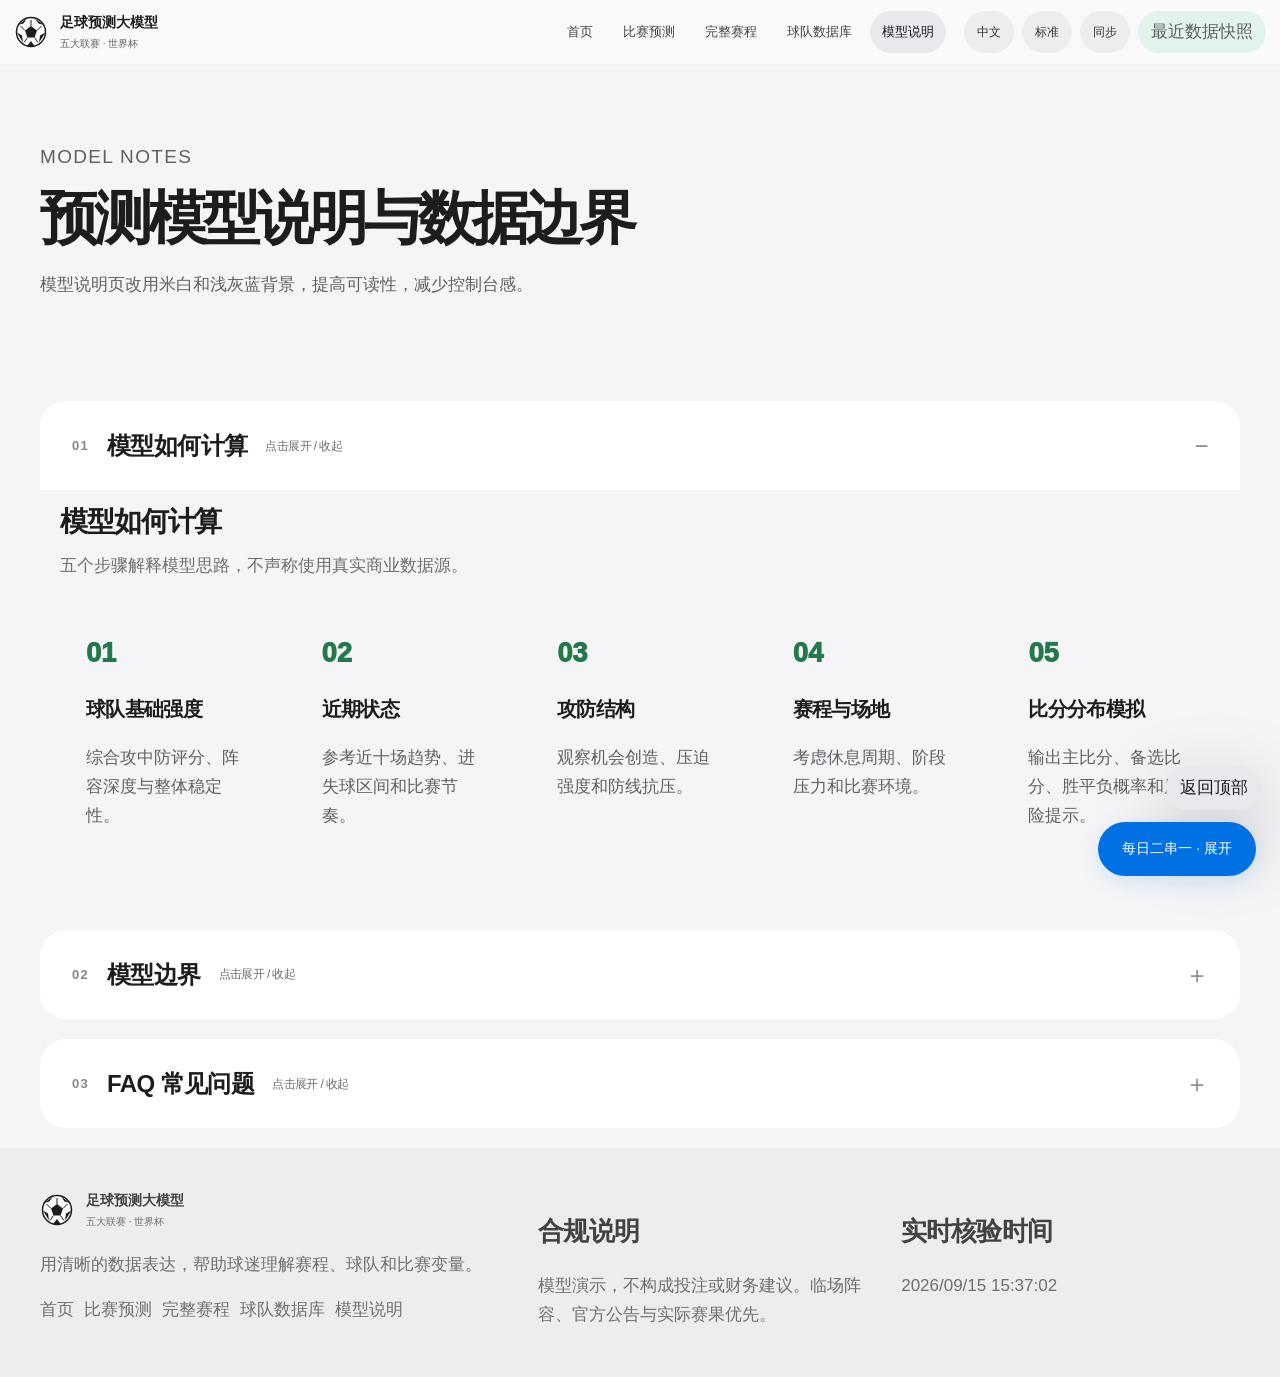
==== commit 1051f174: "Add live standings and club fixtures; unify names and score typography" ====
--- a/about.html
+++ b/about.html
@@ -10,16 +10,17 @@
   <meta name="theme-color" content="#f5f5f7">
   <link rel="canonical" href="https://xiaozhangzzza-afk.github.io/worldcast-26-live/about.html">
   <link rel="manifest" href="manifest.webmanifest">
-  <link rel="icon" href="assets/app-icon.svg" type="image/svg+xml">
+  <link rel="icon" href="assets/img/football.svg" type="image/svg+xml">
   <meta property="og:title" content="预测模型说明与数据边界｜足球预测大模型">
   <meta property="og:description" content="了解足球预测大模型如何计算、模型边界、数据来源说明、FAQ 和合规声明。当前为演示性数据产品，不构成投注建议。">
   <meta property="og:type" content="website">
   <meta property="og:url" content="https://xiaozhangzzza-afk.github.io/worldcast-26-live/about.html">
   <meta property="og:image" content="https://xiaozhangzzza-afk.github.io/worldcast-26-live/assets/img/og-cover.svg">
   <meta name="twitter:card" content="summary_large_image">
-  <link rel="stylesheet" href="assets/css/style.css?v=5.2.1">
-  <link rel="stylesheet" href="assets/css/layers.css?v=5.2.1">
-  <link rel="stylesheet" href="assets/css/refined.css?v=5.2.1">
+  <link rel="stylesheet" href="assets/css/style.css?v=5.3.0">
+  <link rel="stylesheet" href="assets/css/layers.css?v=5.3.0">
+  <link rel="stylesheet" href="assets/css/refined.css?v=5.3.0">
+  <link rel="stylesheet" href="assets/css/standings.css?v=5.3.0">
 </head>
 <body data-page="about">
   <a class="skip-link" href="#main">跳到主要内容</a>
@@ -78,13 +79,16 @@
   </main>
   <footer class="site-footer" data-site-footer></footer>
   <div class="toast" id="toast" role="status" aria-live="polite"></div>
-  <script src="assets/js/data.js?v=5.2.1" defer></script>
-  <script src="assets/js/data-normalizer.js?v=5.2.1" defer></script>
-  <script src="assets/js/league-normalizer.js?v=5.2.1" defer></script>
-  <script src="assets/js/prediction-service.js?v=5.2.1" defer></script>
-  <script src="assets/js/data-service.js?v=5.2.1" defer></script>
-  <script src="assets/js/common.js?v=5.2.1" defer></script>
-  <script src="assets/js/about.js?v=5.2.1" defer></script>
-  <script src="assets/js/layers.js?v=5.2.1" defer></script>
+  <script src="assets/js/data.js?v=5.3.0" defer></script>
+  <script src="assets/js/data-normalizer.js?v=5.3.0" defer></script>
+  <script src="assets/js/league-normalizer.js?v=5.3.0" defer></script>
+  <script src="assets/js/prediction-service.js?v=5.3.0" defer></script>
+  <script src="assets/js/data-service.js?v=5.3.0" defer></script>
+  <script src="assets/js/player-names.js?v=5.3.0" defer></script>
+  <script src="assets/js/external-picks.js?v=5.3.0" defer></script>
+  <script src="assets/js/names.js?v=5.3.0" defer></script>
+  <script src="assets/js/common.js?v=5.3.0" defer></script>
+  <script src="assets/js/about.js?v=5.3.0" defer></script>
+  <script src="assets/js/layers.js?v=5.3.0" defer></script>
 </body>
 </html>
--- a/assets/css/standings.css
+++ b/assets/css/standings.css
@@ -0,0 +1,4 @@
+.standings-section{margin:32px 0;background:#fff;border-radius:24px;padding:28px}.standings-section header{display:flex;justify-content:space-between;gap:20px;align-items:center}.standings-section h2{margin:4px 0;font-size:28px}.standings-section header>p,.standings-note{font-size:12px;color:#63636a}.standings-scroll{overflow-x:auto}.standings-section table{width:100%;border-collapse:collapse;font-variant-numeric:tabular-nums;text-align:center;font-size:14px;white-space:nowrap}.standings-section td,.standings-section th{padding:14px 10px;border-bottom:1px solid #eeeef0}.standings-section thead{font-size:12px;color:#63636a}.standings-section th:nth-child(2){text-align:left;min-width:210px}.standings-section tbody button{display:flex;gap:12px;align-items:center;text-align:left;border:0;background:transparent;color:#1d1d1f;min-height:44px;font-weight:500;width:100%}.standings-section img{height:28px;width:28px;object-fit:contain}.standings-section .points{font-size:17px;font-weight:650;color:#0066cc}.standings-section tbody tr:hover{background:#f5f8fc}.club-dialog{max-width:760px}.club-fixture{padding:20px 0;border-bottom:1px solid #e3e3e7}.club-fixture time{font-size:13px;color:#63636a}.club-fixture p{font-weight:500}.club-fixture small,.versus{font-size:12px;color:#63636a}.versus{padding:0 12px}.brand-mark img{width:32px;height:32px}.brand-mark:has(img){background:transparent}.next-score,.match-teams strong,.pair-pick,.score-name{font-variant-numeric:tabular-nums;letter-spacing:normal!important;font-kerning:none}.match-teams strong{white-space:nowrap}.club-dialog .pair-close{position:sticky;top:0}
+[hidden]{display:none!important}
+.standings-section{color:#1d1d1f;min-width:0}.standings-section h2{color:#1d1d1f}
+@media(max-width:760px){.standings-section{padding:18px 12px;margin:18px 0}.standings-section header{display:block}.standings-section h2{font-size:24px}.standings-section td,.standings-section th{padding:8px}.standings-section th:nth-child(2){min-width:170px;position:sticky;left:0;background:#fff;z-index:1}.standings-section table{font-size:13px}.standings-note{line-height:1.7}}
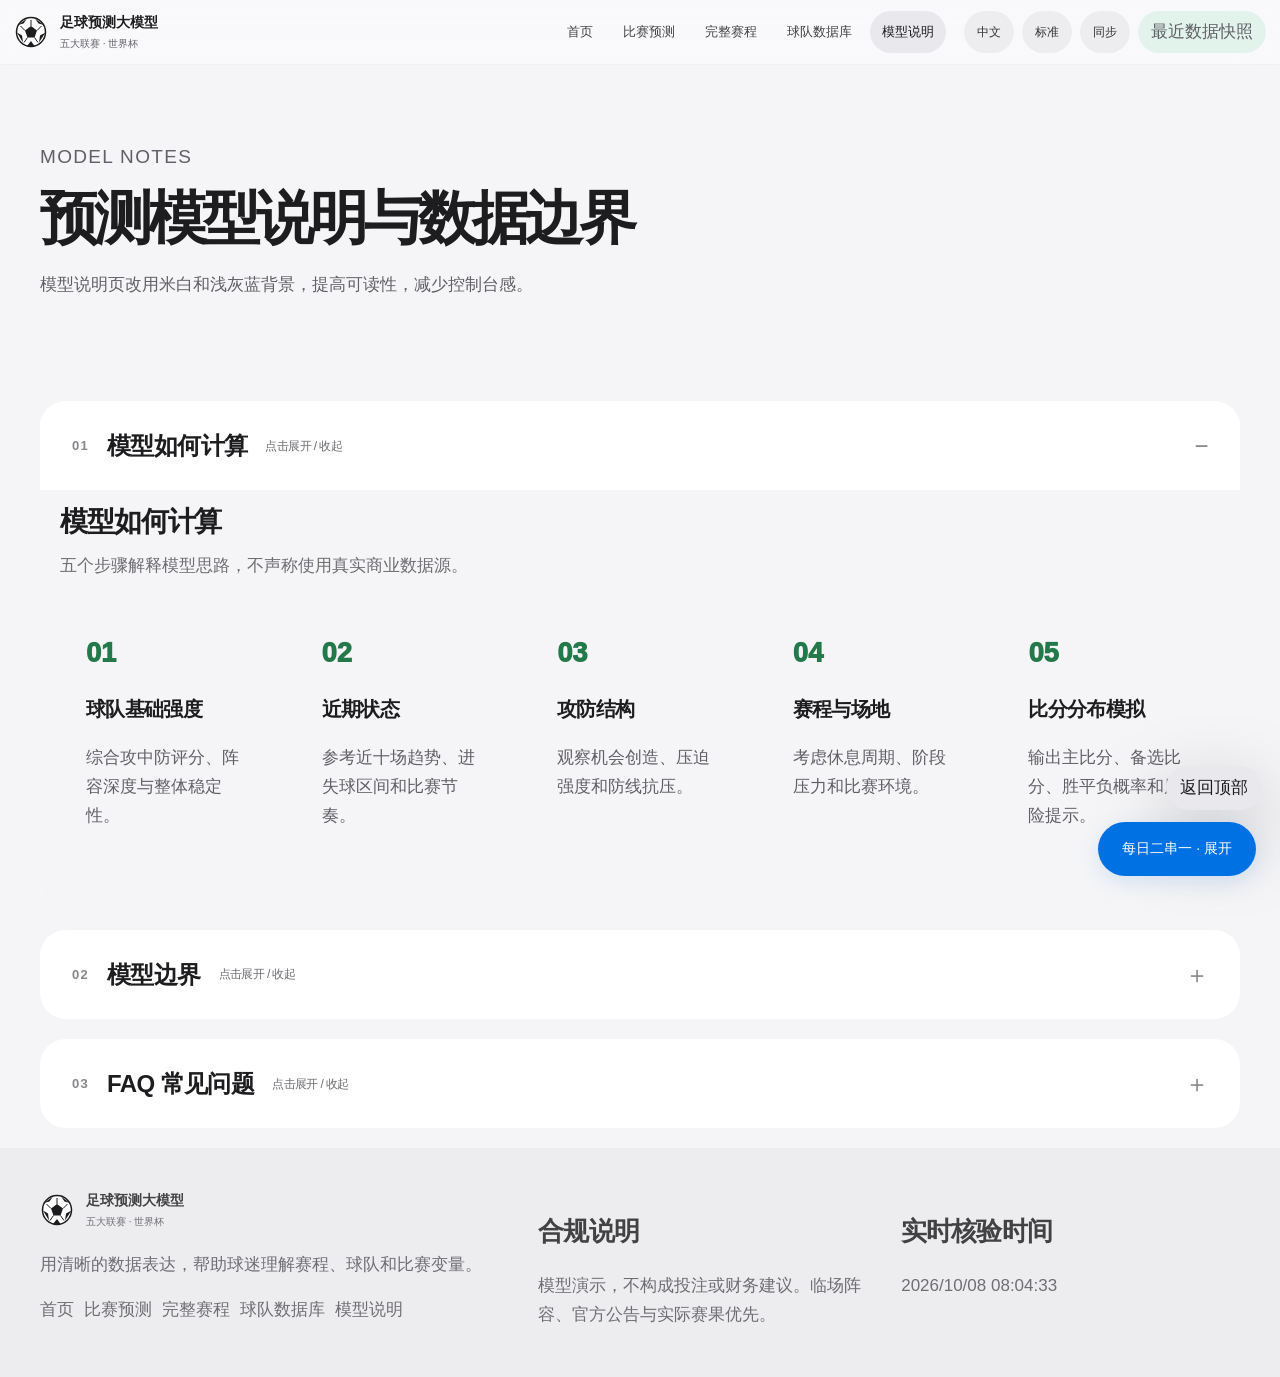
==== commit 7b24c09e: "Repair scheduled data snapshots and publish refreshed archive" ====
--- a/about.html
+++ b/about.html
@@ -17,10 +17,10 @@
   <meta property="og:url" content="https://xiaozhangzzza-afk.github.io/worldcast-26-live/about.html">
   <meta property="og:image" content="https://xiaozhangzzza-afk.github.io/worldcast-26-live/assets/img/og-cover.svg">
   <meta name="twitter:card" content="summary_large_image">
-  <link rel="stylesheet" href="assets/css/style.css?v=5.3.0">
-  <link rel="stylesheet" href="assets/css/layers.css?v=5.3.0">
-  <link rel="stylesheet" href="assets/css/refined.css?v=5.3.0">
-  <link rel="stylesheet" href="assets/css/standings.css?v=5.3.0">
+  <link rel="stylesheet" href="assets/css/style.css?v=5.3.2">
+  <link rel="stylesheet" href="assets/css/layers.css?v=5.3.2">
+  <link rel="stylesheet" href="assets/css/refined.css?v=5.3.2">
+  <link rel="stylesheet" href="assets/css/standings.css?v=5.3.2">
 </head>
 <body data-page="about">
   <a class="skip-link" href="#main">跳到主要内容</a>
@@ -79,16 +79,16 @@
   </main>
   <footer class="site-footer" data-site-footer></footer>
   <div class="toast" id="toast" role="status" aria-live="polite"></div>
-  <script src="assets/js/data.js?v=5.3.0" defer></script>
-  <script src="assets/js/data-normalizer.js?v=5.3.0" defer></script>
-  <script src="assets/js/league-normalizer.js?v=5.3.0" defer></script>
-  <script src="assets/js/prediction-service.js?v=5.3.0" defer></script>
-  <script src="assets/js/data-service.js?v=5.3.0" defer></script>
-  <script src="assets/js/player-names.js?v=5.3.0" defer></script>
-  <script src="assets/js/external-picks.js?v=5.3.0" defer></script>
-  <script src="assets/js/names.js?v=5.3.0" defer></script>
-  <script src="assets/js/common.js?v=5.3.0" defer></script>
-  <script src="assets/js/about.js?v=5.3.0" defer></script>
-  <script src="assets/js/layers.js?v=5.3.0" defer></script>
+  <script src="assets/js/data.js?v=5.3.2" defer></script>
+  <script src="assets/js/data-normalizer.js?v=5.3.2" defer></script>
+  <script src="assets/js/league-normalizer.js?v=5.3.2" defer></script>
+  <script src="assets/js/prediction-service.js?v=5.3.2" defer></script>
+  <script src="assets/js/data-service.js?v=5.3.2" defer></script>
+  <script src="assets/js/player-names.js?v=5.3.2" defer></script>
+  <script src="assets/js/external-picks.js?v=5.3.2" defer></script>
+  <script src="assets/js/names.js?v=5.3.2" defer></script>
+  <script src="assets/js/common.js?v=5.3.2" defer></script>
+  <script src="assets/js/about.js?v=5.3.2" defer></script>
+  <script src="assets/js/layers.js?v=5.3.2" defer></script>
 </body>
 </html>
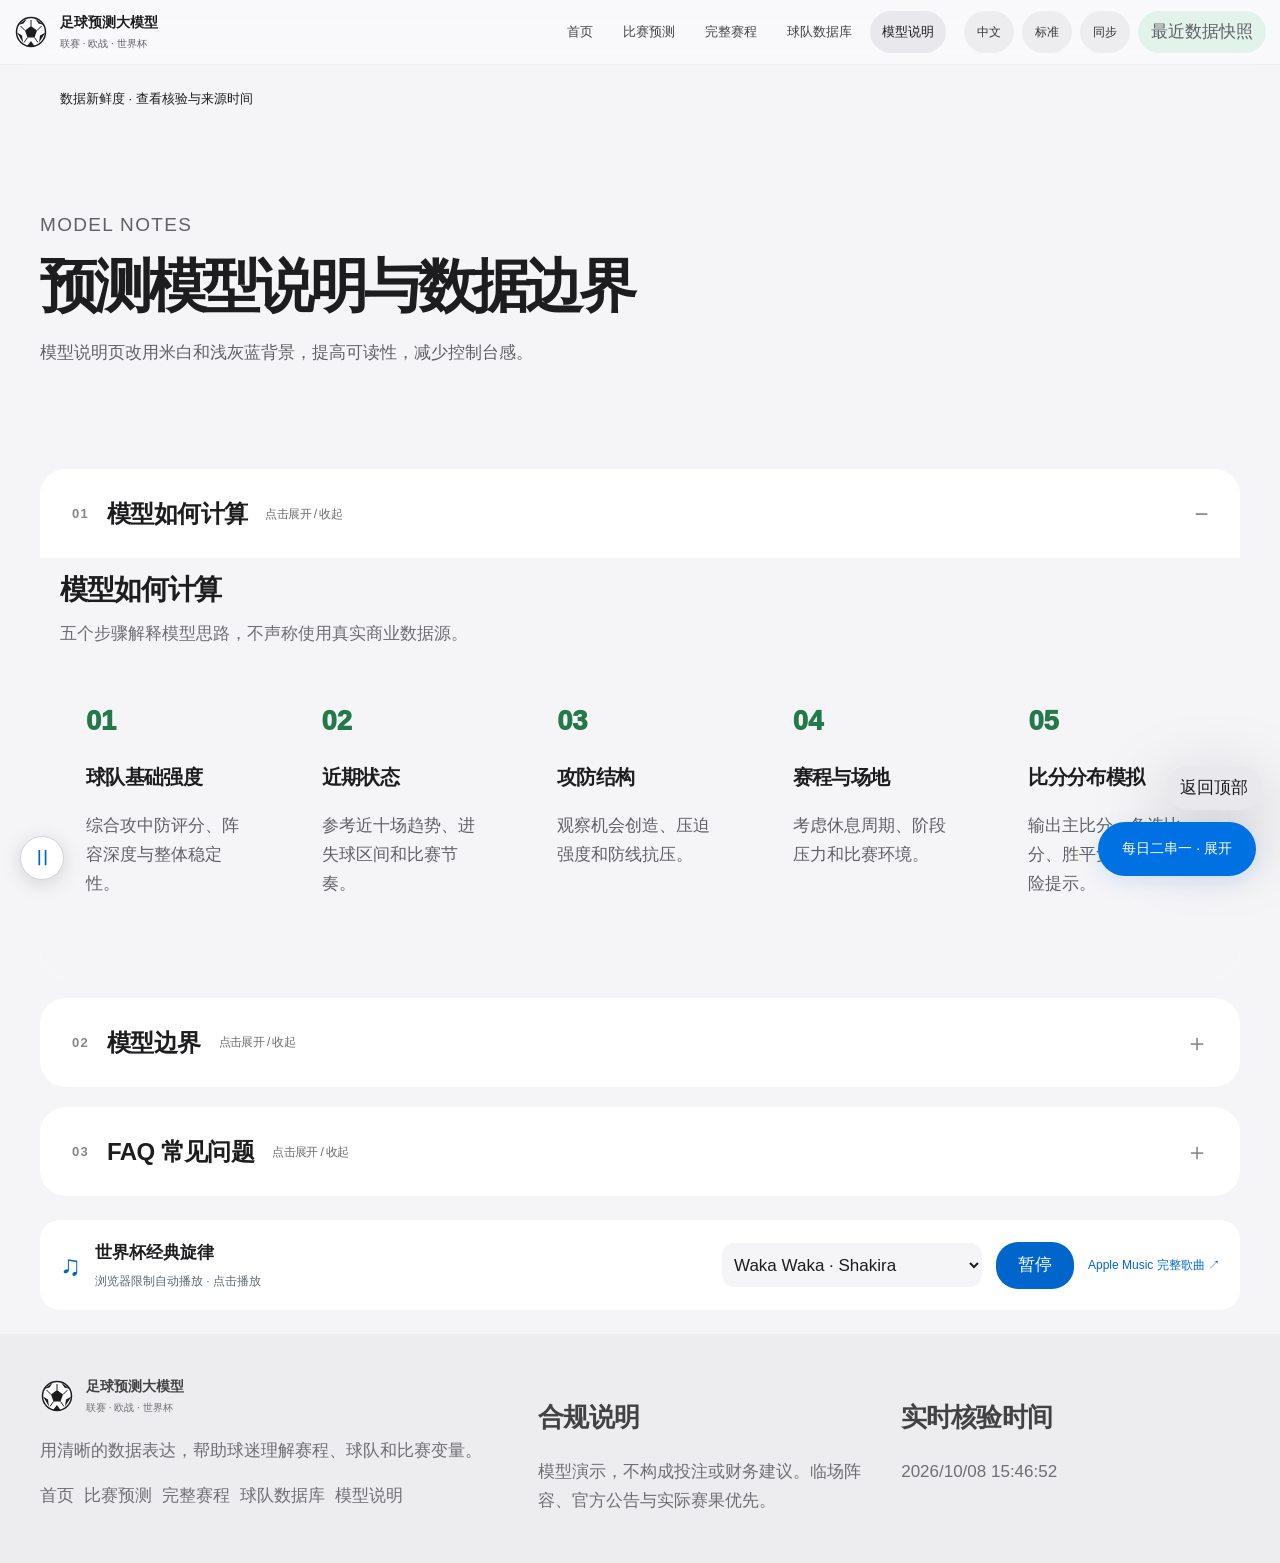
==== commit 71f58588: "feat: verified predictions archive, European competitions and compact music player" ====
--- a/about.html
+++ b/about.html
@@ -17,10 +17,11 @@
   <meta property="og:url" content="https://xiaozhangzzza-afk.github.io/worldcast-26-live/about.html">
   <meta property="og:image" content="https://xiaozhangzzza-afk.github.io/worldcast-26-live/assets/img/og-cover.svg">
   <meta name="twitter:card" content="summary_large_image">
-  <link rel="stylesheet" href="assets/css/style.css?v=5.3.2">
-  <link rel="stylesheet" href="assets/css/layers.css?v=5.3.2">
-  <link rel="stylesheet" href="assets/css/refined.css?v=5.3.2">
-  <link rel="stylesheet" href="assets/css/standings.css?v=5.3.2">
+  <link rel="stylesheet" href="assets/css/style.css?v=5.5.0">
+  <link rel="stylesheet" href="assets/css/layers.css?v=5.5.0">
+  <link rel="stylesheet" href="assets/css/refined.css?v=5.5.0">
+  <link rel="stylesheet" href="assets/css/standings.css?v=5.5.0">
+  <link rel="stylesheet" href="assets/css/analytics.css?v=5.5.0">
 </head>
 <body data-page="about">
   <a class="skip-link" href="#main">跳到主要内容</a>
@@ -58,7 +59,7 @@
         </article>
         <article class="paper-card">
           <h2>数据来源说明</h2>
-          <p>五大联赛赛程与比分由公开赛事接口直接读取，比赛期间每 20 秒核验一次；世界杯使用专题聚合数据。远程不可用时展示最近固定快照，预测比分与概率属于模型输出，实际赛程、阵容和赛果以官方公告为准。</p>
+          <p>五大联赛、欧冠、欧联杯与欧协联的赛程及比分由公开接口读取，每20秒核验比分、每5分钟同步完整赛程。核验时间不等于数据源更新时间，接口可能延迟。世界杯使用固定归档。预测来自公开概率换算及比分规则演示，并非独立训练模型。赛前档案开赛后锁定，不补录已完赛比赛；杯赛预测按90分钟结算，缺少90分钟赛果时不计入成绩。远程不可用时明确标示最近快照。</p>
         </article>
         <article class="paper-card">
           <h2>合规声明</h2>
@@ -79,16 +80,19 @@
   </main>
   <footer class="site-footer" data-site-footer></footer>
   <div class="toast" id="toast" role="status" aria-live="polite"></div>
-  <script src="assets/js/data.js?v=5.3.2" defer></script>
-  <script src="assets/js/data-normalizer.js?v=5.3.2" defer></script>
-  <script src="assets/js/league-normalizer.js?v=5.3.2" defer></script>
-  <script src="assets/js/prediction-service.js?v=5.3.2" defer></script>
-  <script src="assets/js/data-service.js?v=5.3.2" defer></script>
-  <script src="assets/js/player-names.js?v=5.3.2" defer></script>
-  <script src="assets/js/external-picks.js?v=5.3.2" defer></script>
-  <script src="assets/js/names.js?v=5.3.2" defer></script>
-  <script src="assets/js/common.js?v=5.3.2" defer></script>
-  <script src="assets/js/about.js?v=5.3.2" defer></script>
-  <script src="assets/js/layers.js?v=5.3.2" defer></script>
+  <script src="assets/js/data.js?v=5.5.0" defer></script>
+  <script src="assets/js/competitions.js?v=5.5.0" defer></script>
+  <script src="assets/js/analytics.js?v=5.5.0" defer></script>
+  <script src="assets/js/data-normalizer.js?v=5.5.0" defer></script>
+  <script src="assets/js/league-normalizer.js?v=5.5.0" defer></script>
+  <script src="assets/js/prediction-service.js?v=5.5.0" defer></script>
+  <script src="assets/js/data-service.js?v=5.5.0" defer></script>
+  <script src="assets/js/player-names.js?v=5.5.0" defer></script>
+  <script src="assets/js/external-picks.js?v=5.5.0" defer></script>
+  <script src="assets/js/names.js?v=5.5.0" defer></script>
+  <script src="assets/js/common.js?v=5.5.0" defer></script>
+  <script src="assets/js/music.js?v=5.5.0" defer></script>
+  <script src="assets/js/about.js?v=5.5.0" defer></script>
+  <script src="assets/js/layers.js?v=5.5.0" defer></script>
 </body>
 </html>
--- a/assets/css/analytics.css
+++ b/assets/css/analytics.css
@@ -0,0 +1,5 @@
+.freshness-line{font-size:12px;color:#606873;line-height:1.6}.freshness-line[data-state="stale"],.freshness-line[data-state="snapshot"]{color:#916315}.data-freshness{margin:12px 0;font-size:13px;line-height:1.7}.data-freshness summary{cursor:pointer;min-height:44px;display:flex;align-items:center}.data-freshness p{padding:8px 0;border-bottom:1px solid #ddd}.history-metrics{display:grid;grid-template-columns:repeat(3,minmax(0,1fr));gap:16px;margin:24px 0}.history-metrics article{background:#fff;color:#1d1d1f;padding:24px;border-radius:18px}.history-metrics strong{display:block;font-size:30px;letter-spacing:normal}.history-metrics small{display:block;color:#606873;margin-top:8px}.history-rows{overflow:auto}.history-rows table{width:100%;border-collapse:collapse;white-space:nowrap;color:#1d1d1f}.history-rows th,.history-rows td{text-align:left;padding:14px;border-bottom:1px solid #ddd}.history-note{font-size:13px;color:#606873;line-height:1.8}.timeline-card details>summary{cursor:pointer;min-height:44px;display:flex;align-items:center;color:#0066cc}.timeline-list{max-height:none!important}.score-card .score-name{letter-spacing:normal}@media(max-width:600px){.history-metrics{grid-template-columns:1fr}.history-metrics article{padding:18px}.history-rows{max-width:100%}}
+.prediction-comparison{margin:20px 0;padding:14px 20px;background:#fff;border-radius:18px;color:#1d1d1f}.prediction-comparison>summary{cursor:pointer;min-height:44px;font-size:14px;font-weight:600;display:flex;align-items:center;gap:12px;flex-wrap:wrap}.prediction-comparison>summary span{margin-left:auto;color:#0066cc;font-size:12px}.prediction-comparison .history-metrics{margin:12px 0;gap:10px}.prediction-comparison .history-metrics article{padding:12px;background:#f5f5f7}.prediction-comparison .history-metrics strong{font-size:21px}.competition-filter{gap:8px!important;flex-wrap:wrap!important}.competition-filter button{min-height:44px!important}.competition-filter [data-competition="europe"]{color:#0066cc}.competition-filter .active{color:#fff!important}.schedule-status[hidden]{display:none!important}
+.music-mini{display:flex;align-items:center;gap:14px;flex-wrap:wrap;padding:20px!important;margin-block:24px;background:#fff;color:#1d1d1f;border-radius:20px}.music-icon{font-size:28px;color:#0066cc}.music-copy{flex:1;min-width:160px}.music-copy small{display:block;color:#606873;font-size:12px;margin-top:5px}.music-mini select{background:#f5f5f7;color:#1d1d1f;border:0;border-radius:12px;max-width:260px;min-height:44px;padding:8px}.music-mini button{background:#0066cc;color:white;border:0;border-radius:22px;padding:10px 22px;min-height:44px}.music-mini a{color:#0066cc;font-size:12px;min-height:44px;display:flex;align-items:center}@media(max-width:600px){.music-mini{margin-inline:20px}.music-mini select{max-width:100%;width:100%}.music-mini label{width:100%}}
+.music-toggle{position:fixed;left:20px;bottom:20px;z-index:65;width:44px;height:44px;border-radius:50%;border:1px solid #d2d2d7;background:#fff;color:#0066cc;box-shadow:0 4px 20px #0002;font-size:21px;cursor:pointer}
+.data-freshness{margin:12px auto!important;padding-inline:20px}.competition-filter [data-competition="top5"],.competition-filter [data-competition="eng.1"],.competition-filter [data-competition="esp.1"],.competition-filter [data-competition="ger.1"],.competition-filter [data-competition="ita.1"],.competition-filter [data-competition="fra.1"]{order:0}.competition-filter [data-competition="europe"],.competition-filter [data-competition^="uefa."]{order:1}.competition-filter [data-competition="fifa.world"]{order:2}
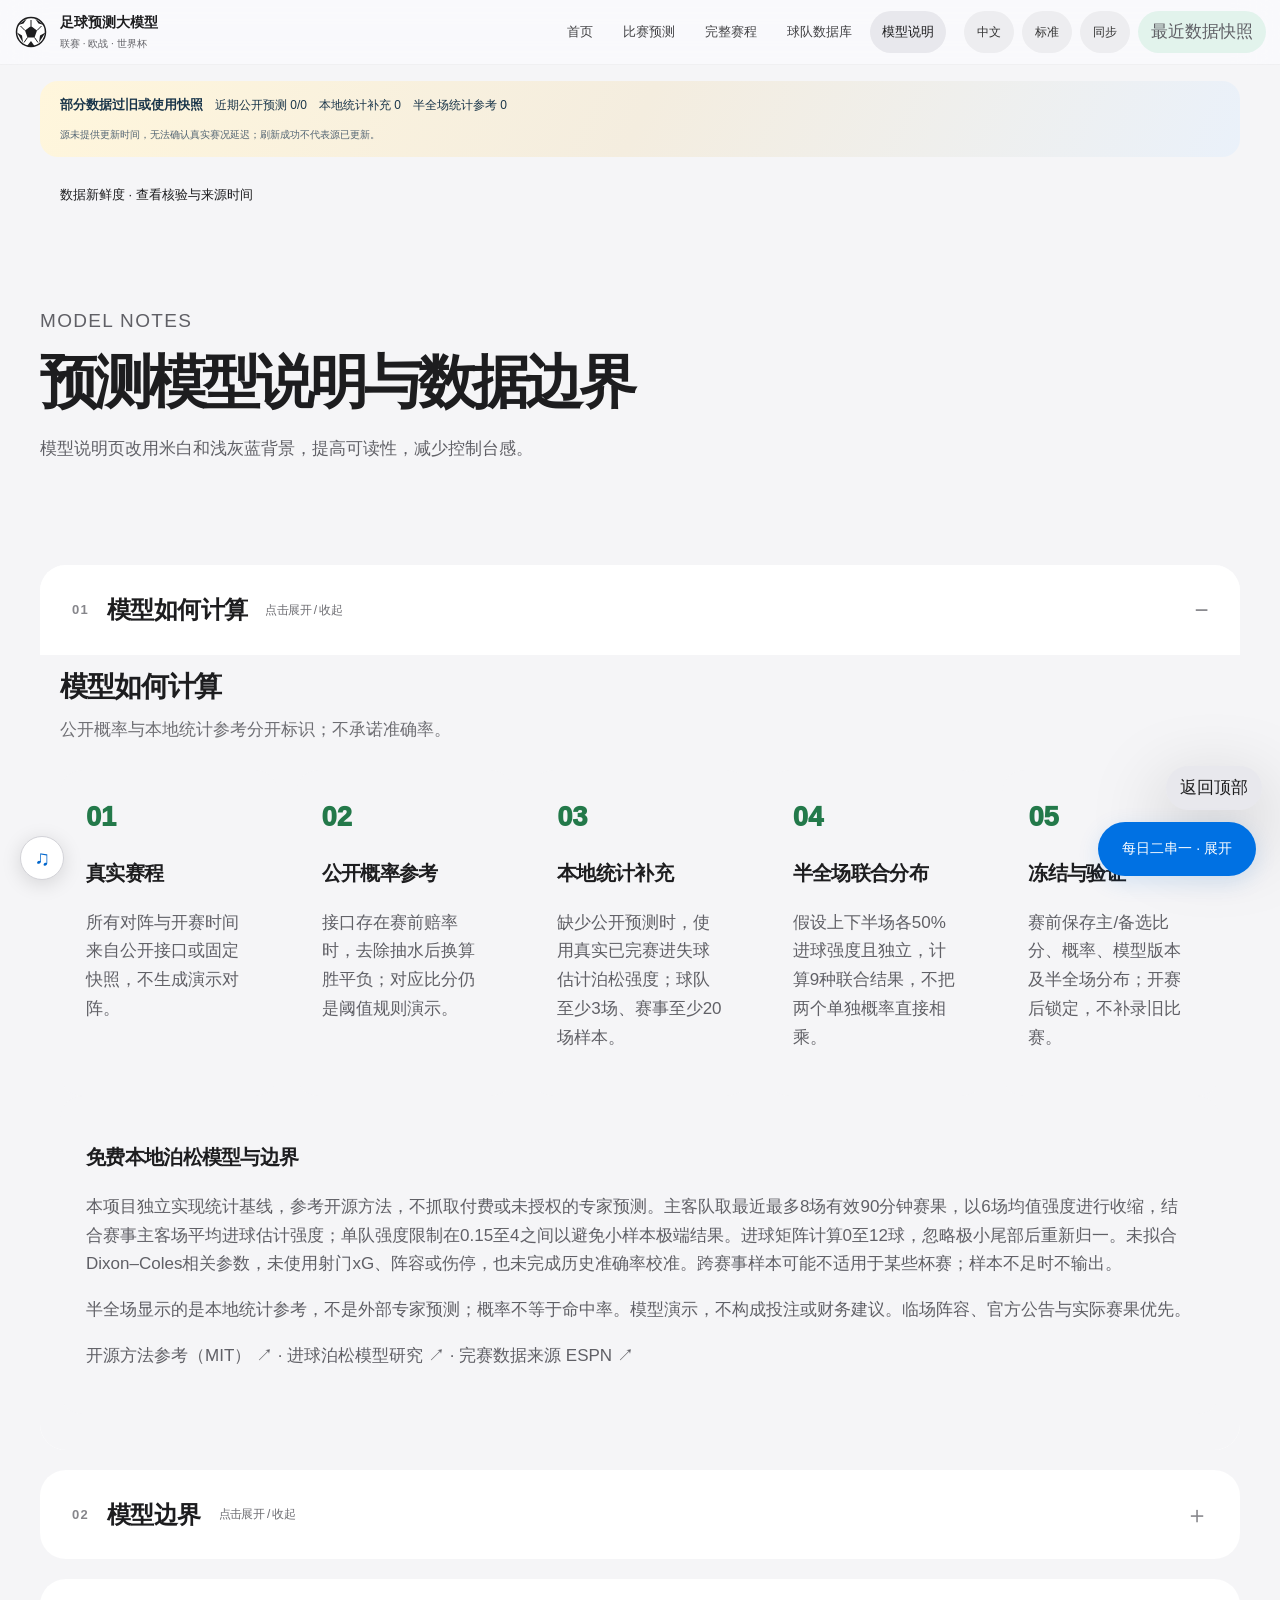
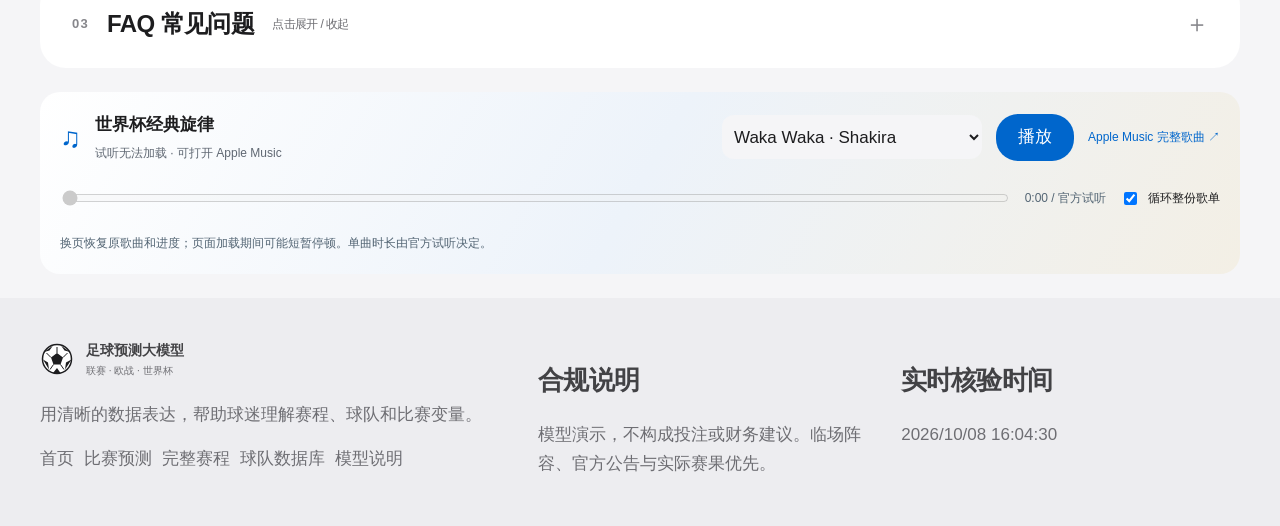
==== commit a41bcb55: "feat: free statistical forecasts, source quality, favorites and gradient surfaces" ====
--- a/about.html
+++ b/about.html
@@ -17,11 +17,12 @@
   <meta property="og:url" content="https://xiaozhangzzza-afk.github.io/worldcast-26-live/about.html">
   <meta property="og:image" content="https://xiaozhangzzza-afk.github.io/worldcast-26-live/assets/img/og-cover.svg">
   <meta name="twitter:card" content="summary_large_image">
-  <link rel="stylesheet" href="assets/css/style.css?v=5.5.0">
-  <link rel="stylesheet" href="assets/css/layers.css?v=5.5.0">
-  <link rel="stylesheet" href="assets/css/refined.css?v=5.5.0">
-  <link rel="stylesheet" href="assets/css/standings.css?v=5.5.0">
-  <link rel="stylesheet" href="assets/css/analytics.css?v=5.5.0">
+  <link rel="stylesheet" href="assets/css/style.css?v=5.6.0">
+  <link rel="stylesheet" href="assets/css/layers.css?v=5.6.0">
+  <link rel="stylesheet" href="assets/css/refined.css?v=5.6.0">
+  <link rel="stylesheet" href="assets/css/standings.css?v=5.6.0">
+  <link rel="stylesheet" href="assets/css/analytics.css?v=5.6.0">
+  <link rel="stylesheet" href="assets/css/product.css?v=5.6.0">
 </head>
 <body data-page="about">
   <a class="skip-link" href="#main">跳到主要内容</a>
@@ -39,15 +40,16 @@
       <div class="section-shell">
         <div class="section-heading dark-heading">
           <span class="section-index">01</span>
-          <div><h2>模型如何计算</h2><p>五个步骤解释模型思路，不声称使用真实商业数据源。</p></div>
+          <div><h2>模型如何计算</h2><p>公开概率与本地统计参考分开标识；不承诺准确率。</p></div>
         </div>
         <div class="method-grid readable">
-          <article><b>01</b><h3>球队基础强度</h3><p>综合攻中防评分、阵容深度与整体稳定性。</p></article>
-          <article><b>02</b><h3>近期状态</h3><p>参考近十场趋势、进失球区间和比赛节奏。</p></article>
-          <article><b>03</b><h3>攻防结构</h3><p>观察机会创造、压迫强度和防线抗压。</p></article>
-          <article><b>04</b><h3>赛程与场地</h3><p>考虑休息周期、阶段压力和比赛环境。</p></article>
-          <article><b>05</b><h3>比分分布模拟</h3><p>输出主比分、备选比分、胜平负概率和风险提示。</p></article>
+          <article><b>01</b><h3>真实赛程</h3><p>所有对阵与开赛时间来自公开接口或固定快照，不生成演示对阵。</p></article>
+          <article><b>02</b><h3>公开概率参考</h3><p>接口存在赛前赔率时，去除抽水后换算胜平负；对应比分仍是阈值规则演示。</p></article>
+          <article><b>03</b><h3>本地统计补充</h3><p>缺少公开预测时，使用真实已完赛进失球估计泊松强度；球队至少3场、赛事至少20场样本。</p></article>
+          <article><b>04</b><h3>半全场联合分布</h3><p>假设上下半场各50%进球强度且独立，计算9种联合结果，不把两个单独概率直接相乘。</p></article>
+          <article><b>05</b><h3>冻结与验证</h3><p>赛前保存主/备选比分、概率、模型版本及半全场分布；开赛后锁定，不补录旧比赛。</p></article>
         </div>
+        <article id="statistical-model" class="paper-card"><h3>免费本地泊松模型与边界</h3><p>本项目独立实现统计基线，参考开源方法，不抓取付费或未授权的专家预测。主客队取最近最多8场有效90分钟赛果，以6场均值强度进行收缩，结合赛事主客场平均进球估计强度；单队强度限制在0.15至4之间以避免小样本极端结果。进球矩阵计算0至12球，忽略极小尾部后重新归一。未拟合Dixon–Coles相关参数，未使用射门xG、阵容或伤停，也未完成历史准确率校准。跨赛事样本可能不适用于某些杯赛；样本不足时不输出。</p><p>半全场显示的是本地统计参考，不是外部专家预测；概率不等于命中率。模型演示，不构成投注或财务建议。临场阵容、官方公告与实际赛果优先。</p><p><a href="https://github.com/luisgomezordoniez/poisson-football" target="_blank" rel="noopener noreferrer">开源方法参考（MIT） ↗</a> · <a href="https://arxiv.org/abs/2105.09881" target="_blank" rel="noopener noreferrer">进球泊松模型研究 ↗</a> · <a href="https://www.espn.com/soccer/scoreboard" target="_blank" rel="noopener noreferrer">完赛数据来源 ESPN ↗</a></p></article>
       </div>
     </section>
 
@@ -59,7 +61,7 @@
         </article>
         <article class="paper-card">
           <h2>数据来源说明</h2>
-          <p>五大联赛、欧冠、欧联杯与欧协联的赛程及比分由公开接口读取，每20秒核验比分、每5分钟同步完整赛程。核验时间不等于数据源更新时间，接口可能延迟。世界杯使用固定归档。预测来自公开概率换算及比分规则演示，并非独立训练模型。赛前档案开赛后锁定，不补录已完赛比赛；杯赛预测按90分钟结算，缺少90分钟赛果时不计入成绩。远程不可用时明确标示最近快照。</p>
+          <p>五大联赛、欧冠、欧联杯与欧协联的赛程及比分由公开接口读取，每20秒核验比分、每5分钟同步完整赛程。核验时间不等于数据源更新时间，接口可能延迟。世界杯使用固定归档。预测优先使用公开概率换算与比分规则；缺失时在样本充分的真实赛程上提供本地泊松统计基线，半全场为该基线的联合分布，非外部专家预测或已校准命中率。赛前档案开赛后锁定，不补录已完赛比赛；杯赛预测按90分钟结算，缺少90分钟赛果时不计入成绩。远程不可用时明确标示最近快照。</p>
         </article>
         <article class="paper-card">
           <h2>合规声明</h2>
@@ -80,19 +82,22 @@
   </main>
   <footer class="site-footer" data-site-footer></footer>
   <div class="toast" id="toast" role="status" aria-live="polite"></div>
-  <script src="assets/js/data.js?v=5.5.0" defer></script>
-  <script src="assets/js/competitions.js?v=5.5.0" defer></script>
-  <script src="assets/js/analytics.js?v=5.5.0" defer></script>
-  <script src="assets/js/data-normalizer.js?v=5.5.0" defer></script>
-  <script src="assets/js/league-normalizer.js?v=5.5.0" defer></script>
-  <script src="assets/js/prediction-service.js?v=5.5.0" defer></script>
-  <script src="assets/js/data-service.js?v=5.5.0" defer></script>
-  <script src="assets/js/player-names.js?v=5.5.0" defer></script>
-  <script src="assets/js/external-picks.js?v=5.5.0" defer></script>
-  <script src="assets/js/names.js?v=5.5.0" defer></script>
-  <script src="assets/js/common.js?v=5.5.0" defer></script>
-  <script src="assets/js/music.js?v=5.5.0" defer></script>
-  <script src="assets/js/about.js?v=5.5.0" defer></script>
-  <script src="assets/js/layers.js?v=5.5.0" defer></script>
+  <script src="assets/js/data.js?v=5.6.0" defer></script>
+  <script src="assets/js/competitions.js?v=5.6.0" defer></script>
+  <script src="assets/js/analytics.js?v=5.6.0" defer></script>
+  <script src="assets/js/stat-model.js?v=5.6.0" defer></script>
+  <script src="assets/js/data-normalizer.js?v=5.6.0" defer></script>
+  <script src="assets/js/league-normalizer.js?v=5.6.0" defer></script>
+  <script src="assets/js/prediction-service.js?v=5.6.0" defer></script>
+  <script src="assets/js/data-service.js?v=5.6.0" defer></script>
+  <script src="assets/js/player-names.js?v=5.6.0" defer></script>
+  <script src="assets/js/external-picks.js?v=5.6.0" defer></script>
+  <script src="assets/js/names.js?v=5.6.0" defer></script>
+  <script src="assets/js/common.js?v=5.6.0" defer></script>
+  <script src="assets/js/favorites.js?v=5.6.0" defer></script>
+  <script src="assets/js/quality.js?v=5.6.0" defer></script>
+  <script src="assets/js/music.js?v=5.6.0" defer></script>
+  <script src="assets/js/about.js?v=5.6.0" defer></script>
+  <script src="assets/js/layers.js?v=5.6.0" defer></script>
 </body>
 </html>
--- a/assets/css/product.css
+++ b/assets/css/product.css
@@ -0,0 +1,9 @@
+/* Low-saturation gradients; meaning always accompanied by text. */
+.quality-bar{display:flex;align-items:center;gap:12px;flex-wrap:wrap;padding:14px 20px!important;margin:16px auto;border-radius:18px;background:linear-gradient(115deg,#edf8f4,#e5f1fa);color:#183449;font-size:12px}.quality-bar strong{font-size:13px}.quality-bar small{width:100%;color:#526473;line-height:1.6}.quality-bar[data-state=warning]{background:linear-gradient(115deg,#fff6dc,#f4eddf,#eaf1fa)}.quality-bar[data-state=error]{background:linear-gradient(115deg,#fff0ed,#fbe7e9,#f1ecf5)}
+.hero{background:radial-gradient(ellipse at 10% 0%,#dfeafa,transparent 60%),linear-gradient(125deg,#f8fbff,#eff5f8,#f5f5f7)!important}.layer-layout .block-dark{background:linear-gradient(130deg,#f5f9ff,#eef3fa,#f7fbfb)!important}.layer-layout .block-gradient{background:linear-gradient(125deg,#edf8f3,#edf6fa,#f8f3e7)!important}.layer-layout .block-light{background:linear-gradient(135deg,#f9fbfd,#edf4f8,#f4f5fa)!important}.pair-grid article{background:linear-gradient(135deg,#fff8e7,#f7f3eb,#eef3fb)!important}.league-layers details,.entry-card{background:linear-gradient(140deg,#fff,#eef4fc)!important}
+.my-teams-heading{display:flex;justify-content:space-between;align-items:center;gap:14px;margin:14px 0}.my-teams-heading h3{font-size:20px}.my-teams-heading a{color:#0066cc;font-size:13px;min-height:44px;display:flex;align-items:center}.my-teams-grid{display:grid;grid-template-columns:repeat(3,minmax(0,1fr));gap:14px;margin-bottom:30px}.my-teams-grid>.history-note{grid-column:1/-1}.my-team-card{background:linear-gradient(125deg,#fff,#e9f1ff,#f0f8f6);border-radius:20px;padding:20px;color:#17232d}.my-team-card header{display:flex;align-items:center;gap:10px}.my-team-card header img{width:28px;height:28px}.my-team-card h4{font-size:17px;margin:0}.my-team-card header button{margin-left:auto;background:linear-gradient(135deg,#fff4c8,#ffe2a0);color:#765317;border:0;border-radius:50%;width:44px;height:44px}.my-team-card p{font-size:13px;line-height:1.7;color:#526473}.favorite-results small{display:block;color:#526473;margin-top:16px;font-size:11px}.favorite-results button{display:block;background:transparent;border:0;text-align:left;font-size:12px;color:#17232d;min-height:44px;width:100%}.favorite-standing{padding-block:8px}.prediction-basis{font-size:12px;color:#566774}.htft-details summary{cursor:pointer;min-height:44px;display:flex;align-items:center}.htft-grid{display:grid;grid-template-columns:repeat(3,minmax(0,1fr));gap:7px}.htft-grid span{font-size:12px;padding:12px;border-radius:12px;background:linear-gradient(135deg,#e4f3ee,#eef3fb);color:#183449}.htft-grid b{display:block;margin-top:5px}
+.standings-section{background:linear-gradient(150deg,#fff,#f0f5fb)!important}.standings-section thead{background:linear-gradient(105deg,#e2edf9,#dfedea)}.standings-section tbody tr:nth-child(even){background:linear-gradient(90deg,#f4f8fc,#edf3f8)}.standings-section tbody tr[data-rank="1"]{background:linear-gradient(90deg,#fff0c7,#fff8e9,#f8fafc)}.standings-section tbody tr[data-rank="2"]{background:linear-gradient(90deg,#e7edf5,#f4f7fa,#fbfcfd)}.standings-section tbody tr[data-rank="3"]{background:linear-gradient(90deg,#f8e7d7,#fbf3ed,#fbfcfd)}.standings-section tbody tr[data-favourite=true]{background:linear-gradient(90deg,#dceafe,#edf5fe,#eaf6f0)}.standings-section tbody tr:hover{background:linear-gradient(90deg,#e2eefc,#ebf6f0)}.standings-section tbody td:nth-child(4){color:#246947}.standings-section tbody td:nth-child(6){color:#9b3c45}.standings-section .points{color:#245782!important}.standings-colour-key{font-size:12px;color:#526473;line-height:1.7}
+.music-progress{display:flex;align-items:center;gap:14px;flex-wrap:wrap;width:100%}.music-progress>input{flex:1;min-width:100px;accent-color:#357ab7}.music-progress output{font-size:12px;font-variant-numeric:tabular-nums;color:#526473}.music-progress label{display:flex;align-items:center;gap:8px;font-size:12px;min-height:44px}.music-progress small{width:100%;color:#526473;font-size:12px;line-height:1.6}
+@media(max-width:800px){.my-teams-grid{grid-template-columns:repeat(2,minmax(0,1fr))}}@media(max-width:600px){.my-teams-grid{grid-template-columns:1fr}.quality-bar{margin-inline:20px}.music-progress>input{width:100%;flex-basis:100%}.htft-grid span{padding:8px}.my-team-card{padding:16px}}
+@media(prefers-reduced-motion:reduce){.quality-bar,.my-team-card{animation:none!important;transition:none!important}}
+.layer-layout .match-card{background:linear-gradient(135deg,#fff,#edf2f8,#eef6f5)!important}.music-mini{background:linear-gradient(120deg,#fff,#edf3fa,#f3efe5)!important}.standings-section tbody tr[data-favourite=true] th:first-child:after{content:"★";font-size:10px;color:#245782;margin-left:3px}@media(max-width:760px){.standings-section tbody th:nth-child(2){background:linear-gradient(100deg,#f6f9fe,#eaf2fb)!important}}
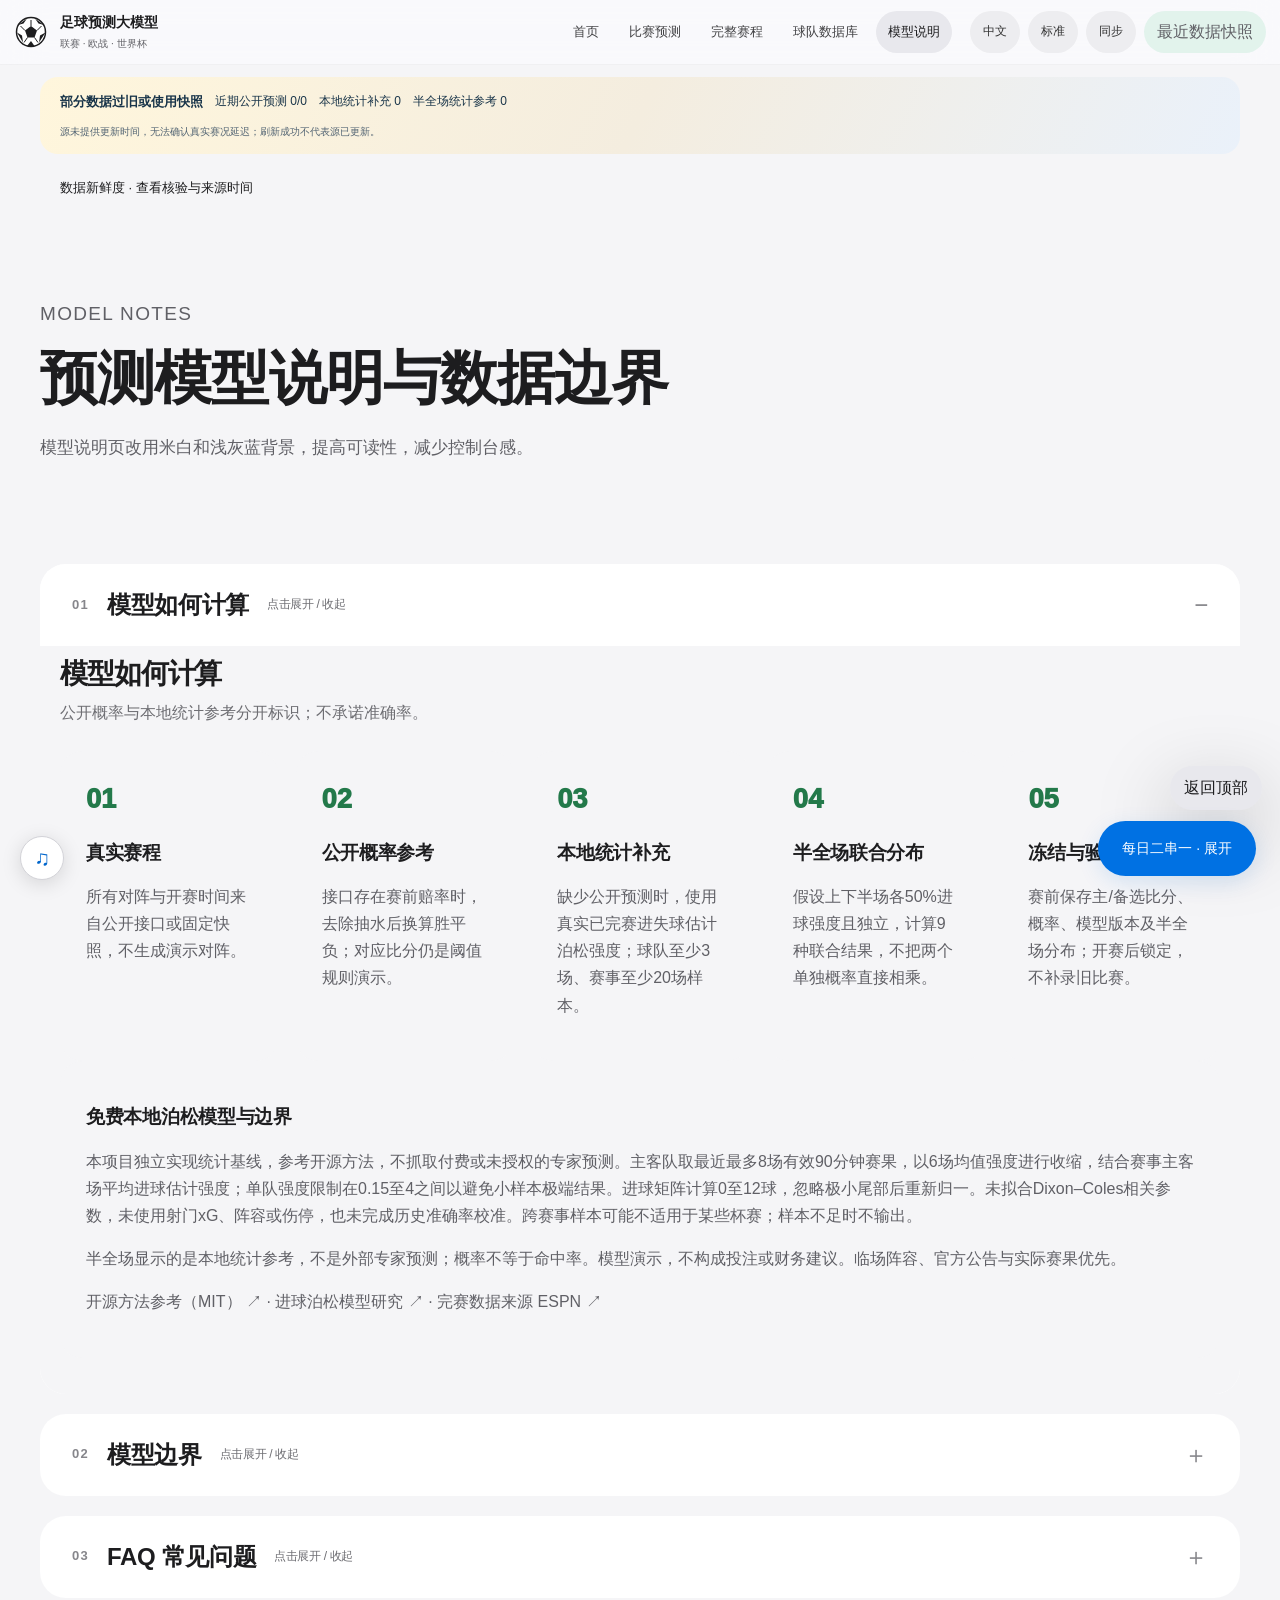
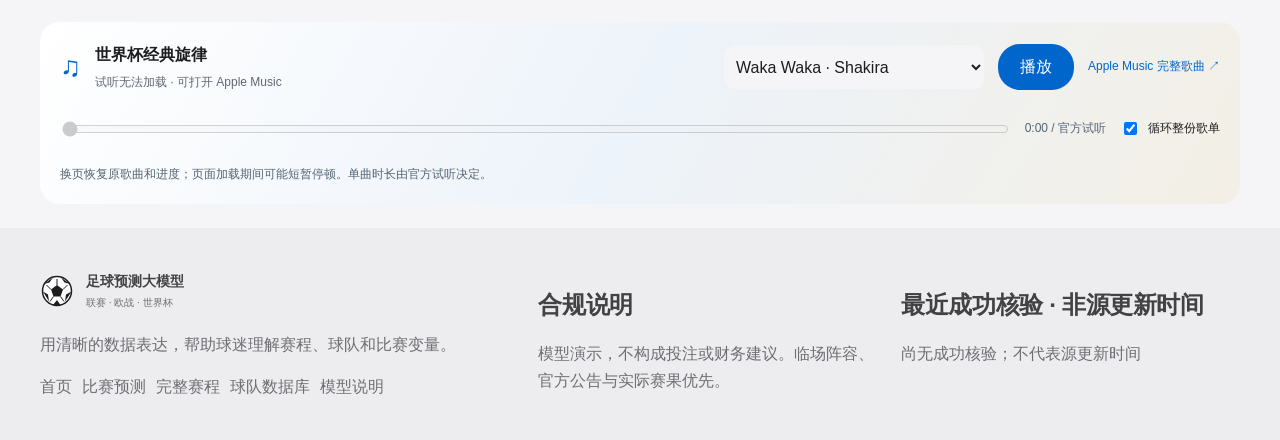
==== commit 1fe77bba: "refine: honest match status, compact forecasts and shared typography" ====
--- a/about.html
+++ b/about.html
@@ -17,12 +17,13 @@
   <meta property="og:url" content="https://xiaozhangzzza-afk.github.io/worldcast-26-live/about.html">
   <meta property="og:image" content="https://xiaozhangzzza-afk.github.io/worldcast-26-live/assets/img/og-cover.svg">
   <meta name="twitter:card" content="summary_large_image">
-  <link rel="stylesheet" href="assets/css/style.css?v=5.6.0">
-  <link rel="stylesheet" href="assets/css/layers.css?v=5.6.0">
-  <link rel="stylesheet" href="assets/css/refined.css?v=5.6.0">
-  <link rel="stylesheet" href="assets/css/standings.css?v=5.6.0">
-  <link rel="stylesheet" href="assets/css/analytics.css?v=5.6.0">
-  <link rel="stylesheet" href="assets/css/product.css?v=5.6.0">
+  <link rel="stylesheet" href="assets/css/style.css?v=5.7.0">
+  <link rel="stylesheet" href="assets/css/layers.css?v=5.7.0">
+  <link rel="stylesheet" href="assets/css/refined.css?v=5.7.0">
+  <link rel="stylesheet" href="assets/css/standings.css?v=5.7.0">
+  <link rel="stylesheet" href="assets/css/analytics.css?v=5.7.0">
+  <link rel="stylesheet" href="assets/css/product.css?v=5.7.0">
+  <link rel="stylesheet" href="assets/css/precision.css?v=5.7.0">
 </head>
 <body data-page="about">
   <a class="skip-link" href="#main">跳到主要内容</a>
@@ -82,22 +83,23 @@
   </main>
   <footer class="site-footer" data-site-footer></footer>
   <div class="toast" id="toast" role="status" aria-live="polite"></div>
-  <script src="assets/js/data.js?v=5.6.0" defer></script>
-  <script src="assets/js/competitions.js?v=5.6.0" defer></script>
-  <script src="assets/js/analytics.js?v=5.6.0" defer></script>
-  <script src="assets/js/stat-model.js?v=5.6.0" defer></script>
-  <script src="assets/js/data-normalizer.js?v=5.6.0" defer></script>
-  <script src="assets/js/league-normalizer.js?v=5.6.0" defer></script>
-  <script src="assets/js/prediction-service.js?v=5.6.0" defer></script>
-  <script src="assets/js/data-service.js?v=5.6.0" defer></script>
-  <script src="assets/js/player-names.js?v=5.6.0" defer></script>
-  <script src="assets/js/external-picks.js?v=5.6.0" defer></script>
-  <script src="assets/js/names.js?v=5.6.0" defer></script>
-  <script src="assets/js/common.js?v=5.6.0" defer></script>
-  <script src="assets/js/favorites.js?v=5.6.0" defer></script>
-  <script src="assets/js/quality.js?v=5.6.0" defer></script>
-  <script src="assets/js/music.js?v=5.6.0" defer></script>
-  <script src="assets/js/about.js?v=5.6.0" defer></script>
-  <script src="assets/js/layers.js?v=5.6.0" defer></script>
+  <script src="assets/js/data.js?v=5.7.0" defer></script>
+  <script src="assets/js/competitions.js?v=5.7.0" defer></script>
+  <script src="assets/js/analytics.js?v=5.7.0" defer></script>
+  <script src="assets/js/presentation.js?v=5.7.0" defer></script>
+  <script src="assets/js/stat-model.js?v=5.7.0" defer></script>
+  <script src="assets/js/data-normalizer.js?v=5.7.0" defer></script>
+  <script src="assets/js/league-normalizer.js?v=5.7.0" defer></script>
+  <script src="assets/js/prediction-service.js?v=5.7.0" defer></script>
+  <script src="assets/js/data-service.js?v=5.7.0" defer></script>
+  <script src="assets/js/player-names.js?v=5.7.0" defer></script>
+  <script src="assets/js/external-picks.js?v=5.7.0" defer></script>
+  <script src="assets/js/names.js?v=5.7.0" defer></script>
+  <script src="assets/js/common.js?v=5.7.0" defer></script>
+  <script src="assets/js/favorites.js?v=5.7.0" defer></script>
+  <script src="assets/js/quality.js?v=5.7.0" defer></script>
+  <script src="assets/js/music.js?v=5.7.0" defer></script>
+  <script src="assets/js/about.js?v=5.7.0" defer></script>
+  <script src="assets/js/layers.js?v=5.7.0" defer></script>
 </body>
 </html>
--- a/assets/css/product.css
+++ b/assets/css/product.css
@@ -6,4 +6,4 @@
 .music-progress{display:flex;align-items:center;gap:14px;flex-wrap:wrap;width:100%}.music-progress>input{flex:1;min-width:100px;accent-color:#357ab7}.music-progress output{font-size:12px;font-variant-numeric:tabular-nums;color:#526473}.music-progress label{display:flex;align-items:center;gap:8px;font-size:12px;min-height:44px}.music-progress small{width:100%;color:#526473;font-size:12px;line-height:1.6}
 @media(max-width:800px){.my-teams-grid{grid-template-columns:repeat(2,minmax(0,1fr))}}@media(max-width:600px){.my-teams-grid{grid-template-columns:1fr}.quality-bar{margin-inline:20px}.music-progress>input{width:100%;flex-basis:100%}.htft-grid span{padding:8px}.my-team-card{padding:16px}}
 @media(prefers-reduced-motion:reduce){.quality-bar,.my-team-card{animation:none!important;transition:none!important}}
-.layer-layout .match-card{background:linear-gradient(135deg,#fff,#edf2f8,#eef6f5)!important}.music-mini{background:linear-gradient(120deg,#fff,#edf3fa,#f3efe5)!important}.standings-section tbody tr[data-favourite=true] th:first-child:after{content:"★";font-size:10px;color:#245782;margin-left:3px}@media(max-width:760px){.standings-section tbody th:nth-child(2){background:linear-gradient(100deg,#f6f9fe,#eaf2fb)!important}}
+.layer-layout .match-card{background:linear-gradient(135deg,#fff,#edf2f8,#eef6f5)!important}.music-mini{background:linear-gradient(120deg,#fff,#edf3fa,#f3efe5)!important}.standings-section tbody tr[data-favourite=true] td:first-child:after{content:"★";font-size:10px;color:#245782;margin-left:3px}@media(max-width:760px){.standings-section tbody th:nth-child(2){background:linear-gradient(100deg,#f6f9fe,#eaf2fb)!important}}
--- a/assets/css/precision.css
+++ b/assets/css/precision.css
@@ -0,0 +1,9 @@
+/* Shared typography and rhythm. Preserve the low-saturation gradient palette. */
+:root{--font-ui:-apple-system,BlinkMacSystemFont,"SF Pro Text","Segoe UI","PingFang SC","Microsoft YaHei",sans-serif;--space-xs:8px;--space-sm:12px;--space-md:16px;--space-lg:24px;--space-xl:32px}
+body,button,input,select,textarea{font-family:var(--font-ui);letter-spacing:normal}body{font-size:16px;line-height:1.65}h1,h2,h3,h4,.hero h1,.sub-hero h1,.content-layer>summary{letter-spacing:-.015em;line-height:1.25}p,small{overflow-wrap:anywhere}.hero h1,.sub-hero h1{font-weight:650}.section-heading h2{font-size:28px}.next-score,.card-score,.fixture-team b,.score-name,.detail-score,.pair-pick{font-variant-numeric:tabular-nums;letter-spacing:normal!important;font-kerning:none}.next-score{font-size:clamp(40px,5vw,60px);line-height:1.2;font-weight:600}
+.layer-layout .match-card{padding:var(--space-lg);display:flex;flex-direction:column;gap:var(--space-sm);min-width:0}.match-card header{flex-wrap:wrap;align-items:flex-start;gap:8px;font-size:12px;line-height:1.5}.match-card header time{font-variant-numeric:tabular-nums}.match-card .match-teams{grid-template-columns:minmax(0,1fr) minmax(80px,110px) minmax(0,1fr);gap:8px;margin:8px 0}.match-card .match-teams>b{display:flex;flex-wrap:wrap;justify-content:center;align-items:center;gap:6px;font-size:15px;line-height:1.45;text-align:center;font-weight:550;min-width:0}.match-teams>b>span:not(.team-code):not(.flag){flex-basis:100%;overflow-wrap:anywhere}.team-side{width:100%;color:#60717d;font-size:11px;font-weight:400}.match-teams .team-logo{width:26px;height:26px}.match-card .card-score{text-align:center;font-size:32px;font-weight:600;line-height:1.25;min-width:0}.match-card .score-unavailable{font-size:14px;white-space:normal}.score-label{font-size:11px;line-height:1.5;font-weight:450;letter-spacing:normal}.card-alternative{text-align:center;font-size:13px;margin:0!important}.card-alternative b{font-weight:600;font-variant-numeric:tabular-nums}.match-card .probability-row{grid-template-columns:repeat(3,minmax(0,1fr));gap:6px;margin:0;font-size:12px;line-height:1.5}.probability-row span{padding:8px 4px;text-align:center;min-width:0;background:linear-gradient(130deg,#edf2f8,#e5edf5)}.probability-row span:before{background:linear-gradient(90deg,#cce5db,#d4e5fa)}
+.match-data-state{padding:12px;border-radius:14px;background:linear-gradient(115deg,#e9f3fa,#edf6f1);color:#183449;font-size:12px;line-height:1.6}.match-data-state>div{display:flex;flex-wrap:wrap;gap:6px;align-items:center}.phase-badge,.source-badge,.model-origin{display:inline-flex;align-items:center;gap:4px;font-size:11px;line-height:1.5;font-weight:550;padding:4px 8px;border-radius:8px}.phase-badge{background:linear-gradient(110deg,#e0eafa,#eef2f8);color:#245782}.phase-badge[data-phase=live]{background:linear-gradient(110deg,#ccefdc,#e5f7ec);color:#216342}.source-badge{color:#526473}.match-data-state p{margin:6px 0 0!important;font-size:11px;line-height:1.65;color:#405866!important}.match-data-state small{display:block;margin-top:6px;color:#825521}.match-data-state[data-state=stale],.match-data-state[data-state=snapshot]{background:linear-gradient(115deg,#fff0d3,#f4eee5,#edf1f8)}.match-data-state[data-state=archive]{background:linear-gradient(115deg,#edf0f6,#f3f5f8)}.model-origin[data-model=local]{background:linear-gradient(110deg,#fff2cf,#f5edda);color:#765317}.model-origin[data-model=public]{background:linear-gradient(110deg,#deedf9,#e9f2f9);color:#245782}.prediction-basis{margin:0!important;font-size:11px!important;line-height:1.65}.card-comparison{font-size:12px;margin:0!important;padding:8px 0;line-height:1.65}.card-disclaimer{font-size:11px!important;line-height:1.65!important;margin:0!important;color:#60717d!important}.match-card .hero-actions{margin-top:auto;padding-top:4px}.match-card .hero-actions button{width:100%;font-size:13px}
+.prediction-analysis{margin-top:16px;padding:16px 20px;border-radius:18px;background:linear-gradient(120deg,#fff6e4,#f0f4fa);font-size:14px;line-height:1.7}.prediction-analysis summary{cursor:pointer;min-height:44px;display:flex;align-items:center;font-weight:600}.prediction-analysis li{margin-block:8px}.detail-card{padding:20px;min-width:0}.detail-card h3{font-size:16px;margin-bottom:12px}.detail-card p{font-size:14px;line-height:1.65}.detail-card .detail-score{font-size:32px;font-weight:600;margin:12px 0}.detail-card small{font-size:12px;color:#526473}.fixture-bottom .match-data-state{flex-basis:100%}.fixture-bottom{flex-wrap:wrap}.fixture-team span,.team-card h3,.my-team-card h4{letter-spacing:normal;line-height:1.45}.standings-section table{font-size:14px}.quality-bar{margin-block:12px}.metric-row strong{font-size:24px;letter-spacing:normal}.metric-row small{font-size:11px;line-height:1.6}.compliance-note{line-height:1.7}
+.toast{z-index:1600!important;bottom:104px!important;max-width:calc(100vw - 40px);background:linear-gradient(115deg,#f3f9ff,#e7f2ef)!important;color:#183449!important;font-size:14px;line-height:1.6;box-shadow:0 8px 30px #17364a20}
+@media(max-width:760px){.hero h1,.sub-hero h1{font-size:34px}.layer-layout .match-card{padding:20px}.match-card .match-teams{grid-template-columns:minmax(0,1fr) 96px minmax(0,1fr)}.section-heading h2{font-size:24px}.match-card .match-teams>b{font-size:14px}.match-card .card-score{font-size:30px}.match-card .score-unavailable{font-size:13px}.content-layer>summary{font-size:20px}.detail-card{padding:16px}.prediction-analysis{padding:12px 16px}.fixture-bottom .match-data-state{width:100%}.match-card .probability-row{font-size:12px}.metric-row{gap:8px}}
+@media(prefers-reduced-motion:reduce){.phase-badge,.source-badge{animation:none;transition:none}}
